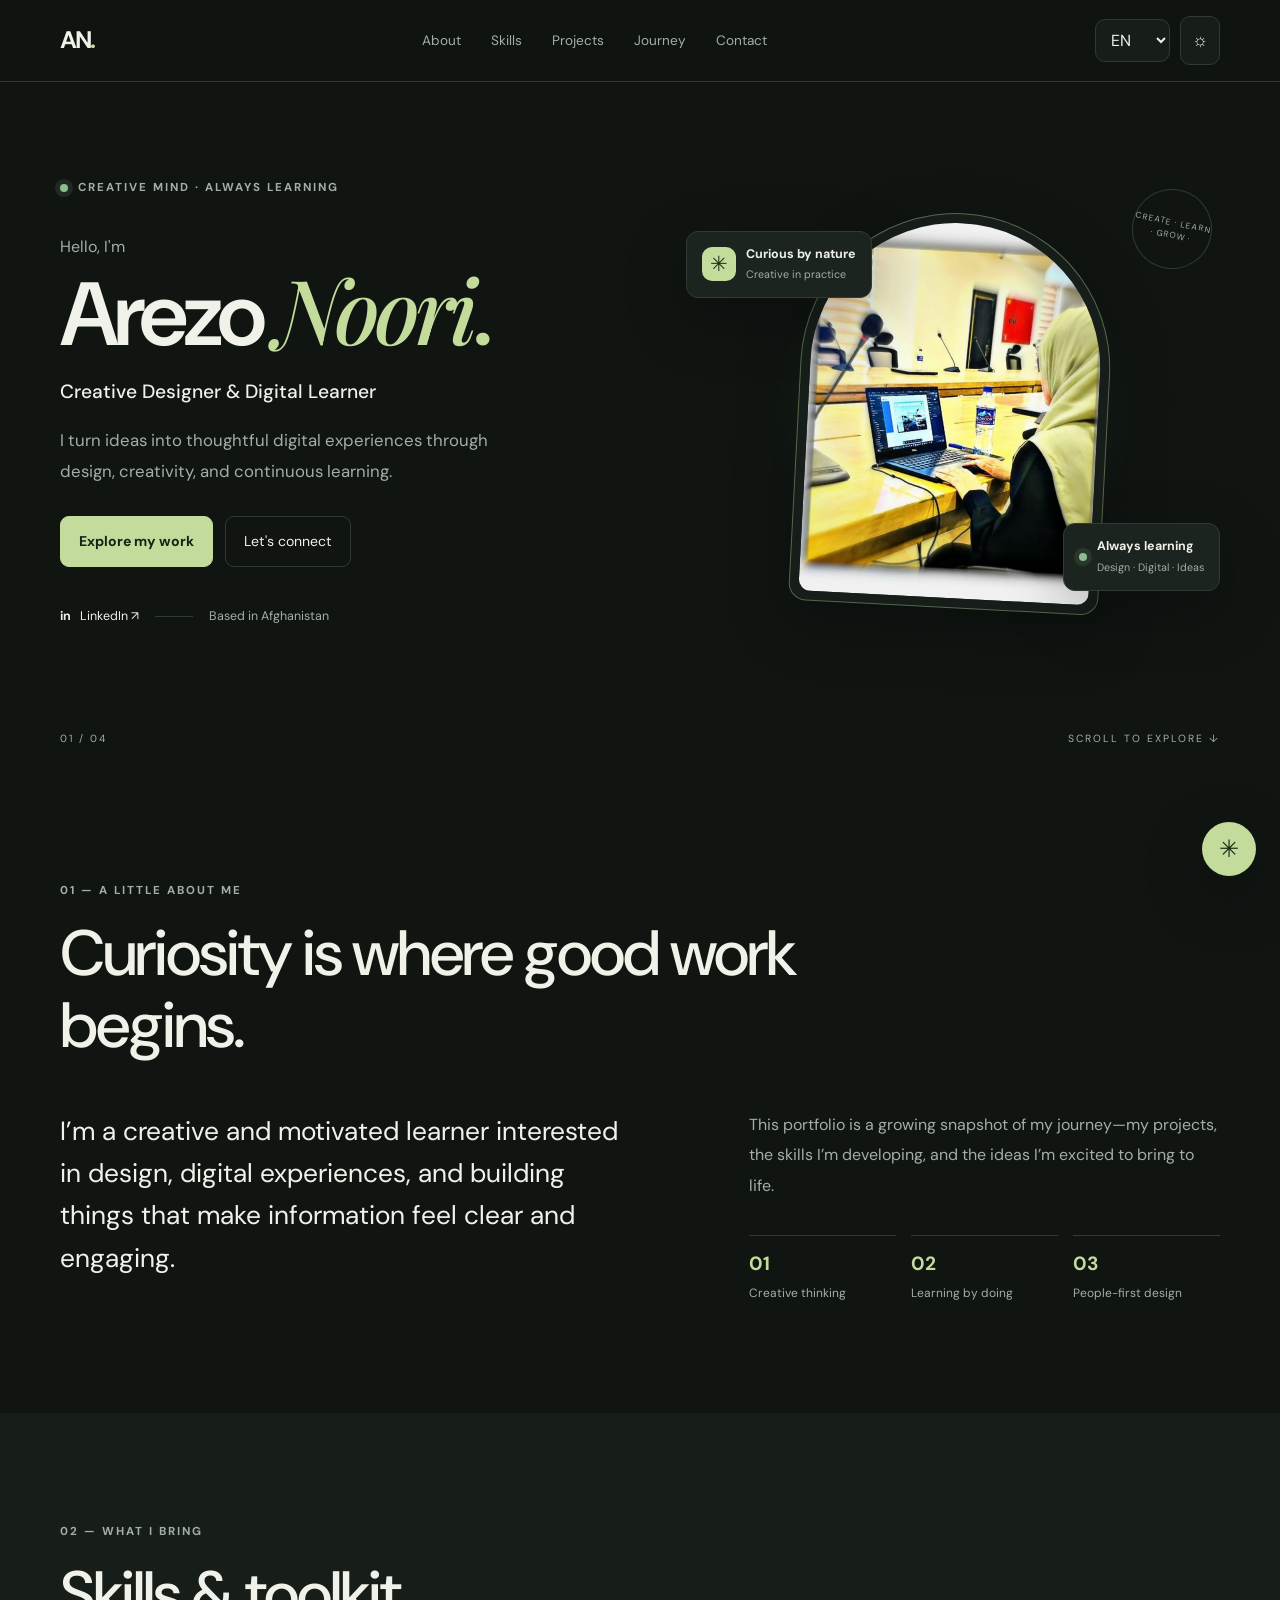
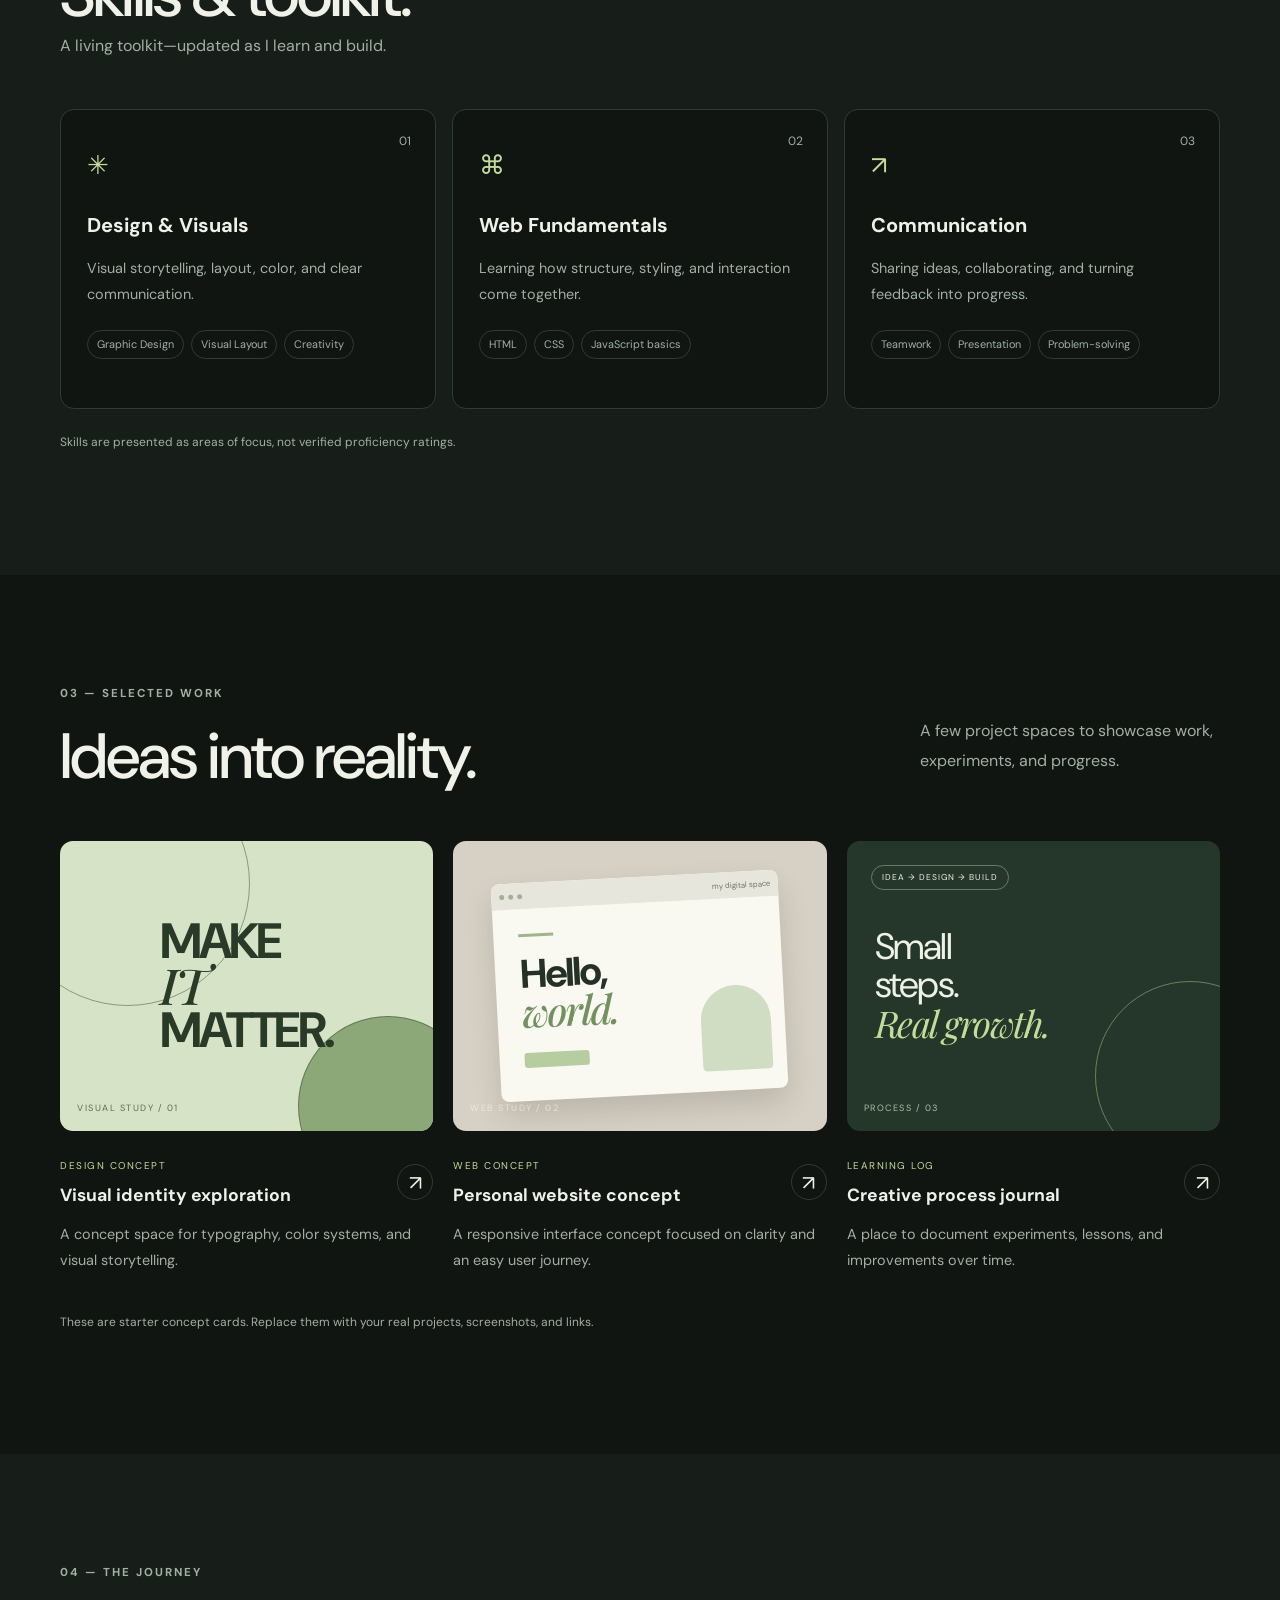
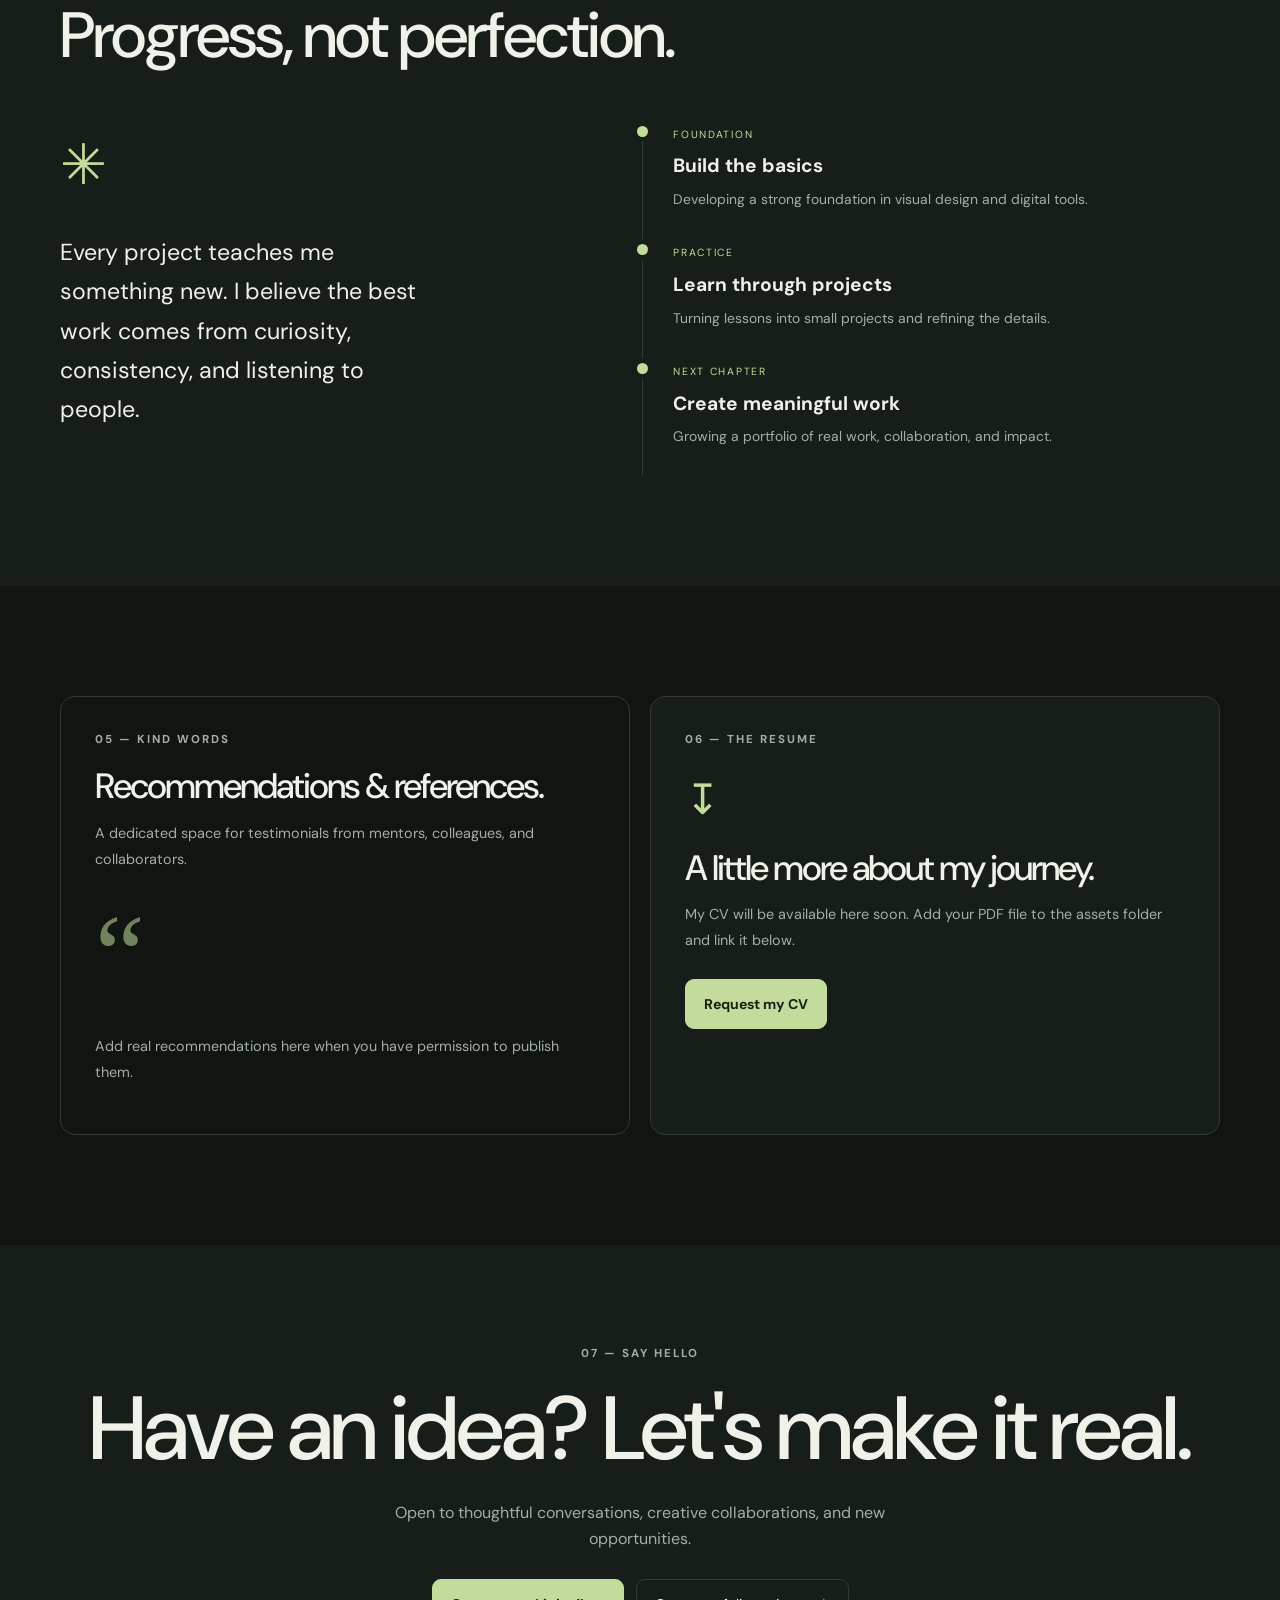
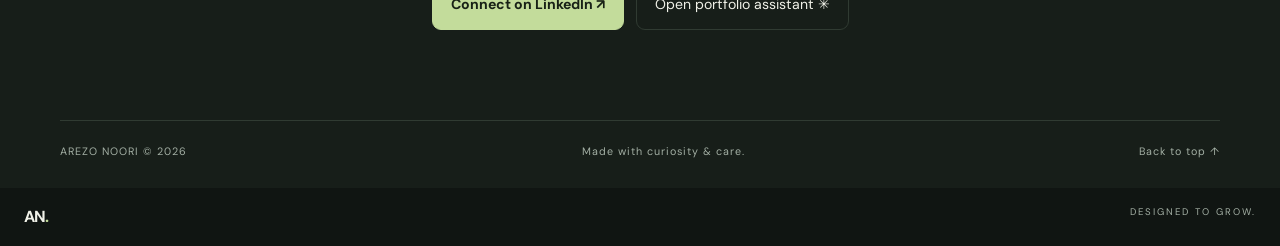
==== Downloads/arezo-portfolio/arezo-portfolio/index.html @ bd70bc40 "Update arezo portfolio project" ====
<!doctype html>
<html lang="en" dir="ltr">
    <head>
        <meta charset="utf-8">
        <meta name="viewport" content="width=device-width,initial-scale=1">
        <meta name="description" content="Arezo Noori — personal portfolio">
        <title>Arezo Noori | Portfolio</title>
        <link rel="stylesheet" href="style.css">
    </head>
    <body>
        <header class="nav">
            <a class="logo" href="#home">AN<span>.</span></a>
            <nav id="navlinks">
                <a href="#about" data-i="navAbout">About</a>
                <a href="#skills" data-i="navSkills">Skills</a>
                <a href="#projects" data-i="navProjects">Projects</a>
                <a href="#journey" data-i="navJourney">Journey</a>
                <a href="#contact" data-i="navContact">Contact</a>
            </nav>
            
            <div class="tools">
                <select id="language" aria-label="Language">
                    <option value="en">EN</option>
                    <option value="fa">دری</option>
                    <option value="ps">پښتو</option>
                    <option value="uz">UZ</option>
                </select>
                <button id="theme" class="iconbtn" aria-label="Toggle theme">☼</button>
                <button id="menu" class="iconbtn mobile" aria-label="Open menu">☰</button>
            </div> 
        </header>
        
        <main>
            <section id="home" class="hero wrap">
                <div class="hero-copy">
                    <div class="eyebrow">
                        <span class="dot"></span>
                        <span data-i="available">CREATIVE MIND · ALWAYS LEARNING</span>
                    </div>
                    
                    <p class="hello" data-i="hello">Hello, I'm</p>
                    <h1>Arezo <em>Noori</em><span class="period">.</span></h1>
                    <h2 data-i="role">Creative Designer & Digital Learner</h2>
                    <p class="lead" data-i="intro">I turn ideas into thoughtful digital experiences through design, creativity, and continuous learning.</p>
                    
                    <div class="actions">
                        <a class="btn primary" href="#projects" data-i="viewWork">Explore my work<span>↗</span></a>
                            <a class="btn secondary" href="#contact" data-i="contactMe">Let's connect</a>
                        </div>
                        
                        <div class="social">
                            <a href="https://linkedin.com/in/arezo-noori-769957321" target="_blank" rel="noreferrer">in <span>LinkedIn ↗</span></a>
                            <span class="social-line"></span>
                            <span data-i="based">Based in Afghanistan</span></div>
                        </div>
                        
                        <div class="hero-visual">
                            <div class="visual-glow"></div>
                            <div class="image-frame"><img src="assets/arezo-profile.jpg" alt="Arezo Noori portrait" onerror="this.style.display='none'"><div class="image-placeholder">AN<span>.</span></div>
                        </div>
                        
                        <div class="float-card card-top">
                            <span class="mini-icon">✳</span><div>
                                <b data-i="curious">Curious by nature</b>
                                <small data-i="creative">Creative in practice</small></div>
                            </div>
                            <div class="float-card card-bottom"><span class="status"></span><div>
                                <b data-i="learning">Always learning</b>
                                <small>Design · Digital · Ideas</small></div>
                            </div>
                            <div class="circle-label">CREATE · LEARN · GROW ·</div>
                        </div>
                        
                        <div class="hero-bottom"><span>01 / 04</span>
                            <span data-i="scroll">SCROLL TO EXPLORE ↓</span></div></section>
                            <section id="about" class="section wrap">
                                <div class="section-head"><p class="kicker">01 — <span data-i="aboutK">A LITTLE ABOUT ME</span></p>
                                    <h2 data-i="aboutTitle">Curiosity is where <em>good work begins.</em></h2>
                                </div>
                                
                                <div class="about-grid">
                                    <p class="about-big" data-i="aboutText">I’m a creative and motivated learner interested in design, digital experiences, and building things that make information feel clear and engaging.</p>
                                    <div class="about-side">
                                        <p data-i="aboutDetail">This portfolio is a growing snapshot of my journey—my projects, the skills I’m developing, and the ideas I’m excited to bring to life.</p>
                                        <div class="facts"><div><b>01</b>
                                            <span data-i="fact1">Creative thinking</span>
                                        </div>
                                        
                                        <div><b>02</b><span data-i="fact2">Learning by doing</span></div><div><b>03</b><span data-i="fact3">People-first design</span></div></div></div></div></section><section id="skills" class="section shade"><div class="wrap"><div class="section-head"><p class="kicker">02 — <span data-i="skillsK">WHAT I BRING</span></p><h2 data-i="skillsTitle">Skills & <em>toolkit.</em></h2><p class="sub" data-i="skillsSub">A living toolkit—updated as I learn and build.</p></div><div class="skill-grid"><article class="skill-card"><span class="skill-num">01</span><div class="skill-icon">✳</div><h3 data-i="skill1">Design & Visuals</h3><p data-i="skill1d">Visual storytelling, layout, color, and clear communication.</p><div class="tags"><span>Graphic Design</span><span>Visual Layout</span><span>Creativity</span></div></article><article class="skill-card"><span class="skill-num">02</span><div class="skill-icon">⌘</div><h3 data-i="skill2">Web Fundamentals</h3><p data-i="skill2d">Learning how structure, styling, and interaction come together.</p><div class="tags"><span>HTML</span><span>CSS</span><span>JavaScript basics</span></div></article><article class="skill-card"><span class="skill-num">03</span><div class="skill-icon">↗</div><h3 data-i="skill3">Communication</h3><p data-i="skill3d">Sharing ideas, collaborating, and turning feedback into progress.</p><div class="tags"><span>Teamwork</span><span>Presentation</span><span>Problem-solving</span></div></article></div><p class="note" data-i="skillsNote">Skills are presented as areas of focus, not verified proficiency ratings.</p></div></section><section id="projects" class="section wrap"><div class="section-head split"><div><p class="kicker">03 — <span data-i="projectsK">SELECTED WORK</span></p><h2 data-i="projectsTitle">Ideas into <em>reality.</em></h2></div><p class="sub" data-i="projectsSub">A few project spaces to showcase work, experiments, and progress.</p></div><div class="project-grid"><article class="project p1"><div class="project-art art-design"><div class="art-shape one"></div><div class="art-shape two"></div><div class="art-word">MAKE<br><i>IT</i><br>MATTER.</div><span class="art-caption">VISUAL STUDY / 01</span></div><div class="project-meta"><div><span class="project-type" data-i="typeDesign">DESIGN CONCEPT</span><h3 data-i="proj1">Visual identity exploration</h3></div><span class="arrow">↗</span></div><p data-i="proj1d">A concept space for typography, color systems, and visual storytelling.</p></article><article class="project p2"><div class="project-art art-web"><div class="browser"><div class="browser-top"><i></i><i></i><i></i><span>my digital space</span></div><div class="browser-body"><div class="browser-line"></div><div class="browser-title">Hello,<br><em>world.</em></div><div class="browser-button"></div><div class="browser-block"></div></div></div><span class="art-caption">WEB STUDY / 02</span></div><div class="project-meta"><div><span class="project-type" data-i="typeWeb">WEB CONCEPT</span><h3 data-i="proj2">Personal website concept</h3></div><span class="arrow">↗</span></div><p data-i="proj2d">A responsive interface concept focused on clarity and an easy user journey.</p></article><article class="project p3"><div class="project-art art-notes"><span class="note-pill">IDEA → DESIGN → BUILD</span><div class="note-big">Small<br>steps.<br><em>Real growth.</em></div><div class="note-orbit"></div><span class="art-caption">PROCESS / 03</span></div><div class="project-meta"><div><span class="project-type" data-i="typeProcess">LEARNING LOG</span><h3 data-i="proj3">Creative process journal</h3></div><span class="arrow">↗</span></div><p data-i="proj3d">A place to document experiments, lessons, and improvements over time.</p></article></div><p class="note" data-i="projectNote">These are starter concept cards. Replace them with your real projects, screenshots, and links.</p></section><section id="journey" class="section shade"><div class="wrap"><div class="section-head"><p class="kicker">04 — <span data-i="journeyK">THE JOURNEY</span></p><h2 data-i="journeyTitle">Progress, not <em>perfection.</em></h2></div><div class="journey-grid"><div class="journey-intro"><div class="big-star">✳</div><p data-i="journeyText">Every project teaches me something new. I believe the best work comes from curiosity, consistency, and listening to people.</p></div><div class="timeline"><div class="timeline-item"><span class="timeline-dot"></span><small data-i="stage1">FOUNDATION</small><h3 data-i="stage1t">Build the basics</h3><p data-i="stage1d">Developing a strong foundation in visual design and digital tools.</p></div><div class="timeline-item"><span class="timeline-dot"></span><small data-i="stage2">PRACTICE</small><h3 data-i="stage2t">Learn through projects</h3><p data-i="stage2d">Turning lessons into small projects and refining the details.</p></div><div class="timeline-item"><span class="timeline-dot"></span><small data-i="stage3">NEXT CHAPTER</small><h3 data-i="stage3t">Create meaningful work</h3><p data-i="stage3d">Growing a portfolio of real work, collaboration, and impact.</p></div></div></div></div></section><section class="section wrap extras"><div class="extra-card"><p class="kicker">05 — <span data-i="recommendK">KIND WORDS</span></p><h2 data-i="recommendTitle">Recommendations <em>& references.</em></h2><p data-i="recommendText">A dedicated space for testimonials from mentors, colleagues, and collaborators.</p><div class="quote-mark">“</div><p class="note" data-i="recommendNote">Add real recommendations here when you have permission to publish them.</p></div><div class="extra-card cv-card"><p class="kicker">06 — <span data-i="cvK">THE RESUME</span></p><div class="cv-symbol">↧</div><h2 data-i="cvTitle">A little more <em>about my journey.</em></h2><p data-i="cvText">My CV will be available here soon. Add your PDF file to the assets folder and link it below.</p><a class="btn primary" href="#contact" data-i="cvButton">Request my CV <span>↗</span></a></div></section><section id="contact" class="section contact-section"><div class="wrap contact-inner"><p class="kicker">07 — <span data-i="contactK">SAY HELLO</span></p><h2 data-i="contactTitle">Have an idea?<br><em>Let's make it real.</em></h2><p data-i="contactText">Open to thoughtful conversations, creative collaborations, and new opportunities.</p><div class="contact-actions"><a class="btn primary" href="https://linkedin.com/in/arezo-noori-769957321" target="_blank" rel="noreferrer" data-i="linkedinButton">Connect on LinkedIn ↗</a><button class="btn secondary" id="chatOpen" data-i="chatButton">Open portfolio assistant ✳</button></div><div class="contact-footer"><span>AREZO NOORI © 2026</span><span data-i="made">Made with curiosity & care.</span><a href="#home" data-i="backTop">Back to top ↑</a></div></div></section></main><button class="chat-bubble" id="chatBubble" aria-label="Open portfolio assistant">✳</button><aside class="chat-panel" id="chatPanel" aria-label="Portfolio assistant"><div class="chat-head"><div><b data-i="botTitle">Portfolio assistant</b><small data-i="botSub">A simple demo assistant</small></div><button id="chatClose" class="iconbtn">×</button></div><div class="chat-body" id="chatBody"><div class="bot-message" data-i="botWelcome">Hi! I can help you explore this portfolio. Choose a topic below.</div><div class="quick-asks"><button data-q="skills" data-i="askSkills">Skills</button><button data-q="projects" data-i="askProjects">Projects</button><button data-q="contact" data-i="askContact">Contact</button></div></div><form id="chatForm" class="chat-form"><input id="chatInput" placeholder="Ask about this portfolio…" aria-label="Message"><button type="submit">↑</button></form><small class="demo-note" data-i="botNote">Demo only — not connected to a real AI.</small></aside><footer class="page-end"><span>AN<span>.</span></span><span>DESIGNED TO GROW.</span></footer><script src="script.js"></script></body></html>
---- Downloads/arezo-portfolio/arezo-portfolio/style.css ----
@import url('https://fonts.googleapis.com/css2?family=DM+Sans:wght@400;500;600;700&family=Playfair+Display:ital,wght@0,500;0,600;1,500;1,600&display=swap');
:root{--bg:#101512;--surface:#171e19;--card:#1b241e;--text:#f0f1e8;--muted:#a3afa4;--line:#303b32;--accent:#c3dc9b;--accent2:#8ebc91;--shadow:0 20px 60px #0004;--font:'DM Sans',sans-serif}*{box-sizing:border-box}html{scroll-behavior:smooth;scroll-padding-top:90px}body{margin:0;background:var(--bg);color:var(--text);font-family:var(--font);line-height:1.6;transition:background .25s,color .25s}body.light{--bg:#f5f5ee;--surface:#ebeee5;--card:#fff;--text:#20291f;--muted:#667265;--line:#d9dfd4;--accent:#557d42;--accent2:#7b9b68;--shadow:0 20px 60px #31402512}a{color:inherit;text-decoration:none}button,select,input{font:inherit}.wrap{width:min(1160px,calc(100% - 48px));margin:auto}.nav{height:82px;display:flex;align-items:center;justify-content:space-between;padding:0 max(24px,calc((100% - 1160px)/2));border-bottom:1px solid var(--line);position:sticky;top:0;z-index:20;background:color-mix(in srgb,var(--bg) 90%,transparent);backdrop-filter:blur(16px)}.logo,.page-end>span:first-child{font-size:1.5rem;font-weight:700;letter-spacing:-2px}.logo span,.page-end>span:first-child span{color:var(--accent)}nav{display:flex;gap:30px}nav a{font-size:.85rem;color:var(--muted);transition:.2s}nav a:hover{color:var(--accent)}.tools{display:flex;gap:10px;align-items:center}select,.iconbtn{border:1px solid var(--line);background:var(--surface);color:var(--text);border-radius:10px;padding:9px 11px}.iconbtn{cursor:pointer;font-size:1.1rem;min-width:40px}.mobile{display:none}.hero{min-height:690px;display:grid;grid-template-columns:1.08fr .92fr;align-items:center;position:relative;padding-top:52px;padding-bottom:85px}.hero-copy{padding:25px 0 40px}.eyebrow,.kicker{font-size:.72rem;letter-spacing:2px;color:var(--muted);font-weight:700}.eyebrow{display:flex;align-items:center;gap:10px}.dot,.status{width:8px;height:8px;border-radius:50%;background:var(--accent2);display:inline-block;box-shadow:0 0 0 5px #8ebc9120}.hello{margin:36px 0 0;color:var(--muted);font-size:1rem}.hero h1{font-size:clamp(3.6rem,7vw,6.4rem);line-height:.98;letter-spacing:-5px;margin:5px 0 18px;font-weight:600}.hero h1 em,.section-head h2 em,.contact-inner h2 em,.extra-card h2 em{font-family:'Playfair Display',serif;font-weight:500;color:var(--accent)}.period{color:var(--accent)}.hero h2{font-size:1.2rem;font-weight:500;margin:0 0 15px}.lead{font-size:1.05rem;color:var(--muted);max-width:480px;line-height:1.9}.actions,.contact-actions{display:flex;gap:12px;flex-wrap:wrap;margin-top:28px}.btn{border:1px solid var(--line);border-radius:9px;padding:13px 18px;display:inline-flex;align-items:center;gap:14px;font-size:.88rem;cursor:pointer;transition:transform .2s,background .2s}.btn:hover{transform:translateY(-3px)}.primary{background:var(--accent);color:#182116;border-color:var(--accent);font-weight:700}.secondary{background:transparent;color:var(--text)}.social{display:flex;align-items:center;gap:16px;margin-top:40px;color:var(--muted);font-size:.78rem}.social a{color:var(--text);font-weight:700}.social a span{font-weight:400;margin-left:6px}.social-line{width:38px;height:1px;background:var(--line)}.hero-visual{height:500px;position:relative;display:flex;align-items:center;justify-content:center}.visual-glow{position:absolute;width:380px;height:380px;border-radius:50%;background:radial-gradient(circle,#a9ce7730,transparent 68%)}.image-frame{width:310px;height:395px;position:relative;border-radius:160px 160px 18px 18px;border:1px solid #a8c58d70;padding:9px;background:var(--surface);transform:rotate(3deg);overflow:hidden;box-shadow:var(--shadow)}.image-frame img{position:relative;width:100%;height:100%;object-fit:cover;border-radius:150px 150px 12px 12px;z-index:2}.image-placeholder{position:absolute;inset:10px;border-radius:150px 150px 12px 12px;background:linear-gradient(145deg,#d6e4b9,#819d78);display:grid;place-items:center;font-size:4rem;font-weight:700;color:#233324}.image-placeholder span{color:#fff}.float-card{position:absolute;display:flex;align-items:center;gap:10px;background:var(--card);border:1px solid var(--line);box-shadow:var(--shadow);padding:13px 15px;border-radius:12px;z-index:3}.float-card b,.float-card small{display:block}.float-card b{font-size:.78rem}.float-card small{font-size:.67rem;color:var(--muted);margin-top:2px}.mini-icon{display:grid;place-items:center;width:34px;height:34px;background:var(--accent);color:#20301d;border-radius:10px;font-size:1.3rem}.card-top{top:70px;left:0}.card-bottom{right:0;bottom:70px}.circle-label{position:absolute;right:8px;top:28px;border:1px solid var(--line);border-radius:50%;width:80px;height:80px;display:grid;place-items:center;text-align:center;font-size:.52rem;letter-spacing:1px;color:var(--muted);transform:rotate(12deg)}.hero-bottom{position:absolute;bottom:24px;left:0;right:0;display:flex;justify-content:space-between;color:var(--muted);font-size:.65rem;letter-spacing:2px}.section{padding:110px 0}.shade{background:var(--surface)}.section-head{max-width:760px;margin-bottom:48px}.section-head .kicker,.kicker{margin:0 0 18px}.section-head h2,.extra-card h2{font-size:clamp(2.4rem,5vw,4rem);line-height:1.12;letter-spacing:-2px;font-weight:500;margin:0}.about-grid{display:grid;grid-template-columns:1fr .8fr;gap:100px}.about-big{font-size:1.65rem;line-height:1.6;max-width:580px;margin:0}.about-side p,.sub{color:var(--muted);line-height:1.9;margin-top:0}.facts{display:grid;grid-template-columns:repeat(3,1fr);gap:15px;margin-top:34px}.facts div{border-top:1px solid var(--line);padding-top:13px}.facts b,.facts span{display:block}.facts b{color:var(--accent);font-size:1.2rem}.facts span{font-size:.75rem;color:var(--muted);margin-top:4px}.sub{max-width:420px}.skill-grid{display:grid;grid-template-columns:repeat(3,1fr);gap:16px}.skill-card{border:1px solid var(--line);background:var(--bg);border-radius:14px;padding:26px;position:relative;min-height:300px}.skill-num{position:absolute;right:24px;top:22px;color:var(--muted);font-size:.75rem}.skill-icon{font-size:1.6rem;color:var(--accent);margin:10px 0 22px}.skill-card h3{font-size:1.25rem;margin:0 0 9px}.skill-card p,.project>p,.extra-card>p:not(.kicker){color:var(--muted);font-size:.9rem;line-height:1.8}.tags{display:flex;gap:7px;flex-wrap:wrap;margin-top:22px}.tags span{font-size:.68rem;border:1px solid var(--line);border-radius:50px;padding:5px 9px;color:var(--muted)}.note{font-size:.75rem;color:var(--muted);margin-top:24px}.split{display:flex;justify-content:space-between;align-items:end;gap:35px;max-width:none}.split .sub{max-width:300px}.project-grid{display:grid;grid-template-columns:repeat(3,1fr);gap:20px}.project{min-width:0}.project-art{height:290px;border-radius:13px;position:relative;overflow:hidden;display:flex;align-items:center;justify-content:center}.art-design{background:#d7e3c6;color:#293b28}.art-shape{position:absolute;border-radius:50%;border:1px solid #2c452a77}.art-shape.one{width:245px;height:245px;left:-55px;top:-80px}.art-shape.two{width:180px;height:180px;right:-45px;bottom:-65px;background:#8ca878}.art-word{font-size:3.1rem;font-weight:700;line-height:.85;letter-spacing:-3px;z-index:1}.art-word i{font-family:'Playfair Display',serif;font-weight:500}.art-caption{position:absolute;bottom:15px;left:17px;font-size:.57rem;letter-spacing:1.5px;opacity:.7}.art-web{background:#d7d1c5}.browser{width:77%;height:75%;background:#f9f8f1;border-radius:8px;box-shadow:0 15px 30px #0002;overflow:hidden;color:#253126;transform:rotate(-3deg)}.browser-top{height:26px;background:#e7e6dd;display:flex;align-items:center;gap:4px;padding:0 8px}.browser-top i{width:5px;height:5px;border-radius:50%;background:#a5ad9b}.browser-top span{font-size:.48rem;margin-left:auto;color:#6b7668}.browser-body{padding:25px;position:relative}.browser-line{width:35px;height:3px;background:#9eb68a}.browser-title{font-size:2.5rem;line-height:.95;font-weight:700;margin-top:18px;letter-spacing:-2px}.browser-title em{font-family:'Playfair Display',serif;font-weight:500;color:#72915f}.browser-button{width:65px;height:15px;background:#b6cda0;border-radius:3px;margin-top:20px}.browser-block{position:absolute;right:14px;bottom:12px;width:70px;height:85px;border-radius:40px 40px 5px 5px;background:#d0ddc2}.art-notes{background:#25372a;color:#eef1e5;justify-content:flex-start;padding:28px}.note-pill{position:absolute;top:24px;left:24px;border:1px solid #ffffff50;border-radius:30px;padding:5px 10px;font-size:.53rem;letter-spacing:1px}.note-big{font-size:2.3rem;line-height:1.05;letter-spacing:-1.5px;z-index:1}.note-big em{font-family:'Playfair Display',serif;color:#c3dc9b}.note-orbit{position:absolute;width:190px;height:190px;border:1px solid #c3dc9b70;border-radius:50%;right:-65px;bottom:-40px}.project-meta{display:flex;justify-content:space-between;align-items:center;margin-top:20px}.project-type{font-size:.62rem;letter-spacing:1.5px;color:var(--accent)}.project h3{margin:5px 0;font-size:1.1rem}.arrow{font-size:1.3rem;border:1px solid var(--line);width:36px;height:36px;display:grid;place-items:center;border-radius:50%;flex-shrink:0}.project>p{margin-top:8px}.journey-grid{display:grid;grid-template-columns:.8fr 1fr;gap:120px}.big-star{font-size:3.5rem;color:var(--accent)}.journey-intro p{font-size:1.45rem;line-height:1.7;max-width:370px}.timeline{border-left:1px solid var(--line);padding-left:30px}.timeline-item{position:relative;padding:0 0 28px}.timeline-dot{position:absolute;left:-36px;top:6px;width:11px;height:11px;border-radius:50%;background:var(--accent);box-shadow:0 0 0 5px var(--surface)}.timeline-item small{color:var(--accent);font-size:.65rem;letter-spacing:1.7px}.timeline-item h3{margin:6px 0;font-size:1.2rem}.timeline-item p{margin:0;color:var(--muted);font-size:.87rem;max-width:470px}.extras{display:grid;grid-template-columns:1fr 1fr;gap:20px}.extra-card{border:1px solid var(--line);border-radius:15px;padding:34px;position:relative;overflow:hidden}.extra-card h2{font-size:2.2rem}.quote-mark{font-family:Georgia,serif;font-size:7rem;color:var(--accent);opacity:.55;line-height:1;margin-top:25px}.cv-card{background:var(--surface)}.cv-symbol{font-size:2.6rem;color:var(--accent);margin:15px 0}.cv-card .btn{margin-top:10px}.contact-section{padding:100px 0 28px;background:var(--surface)}.contact-inner{text-align:center}.contact-inner h2{font-size:clamp(3rem,7vw,5.6rem);line-height:1.08;letter-spacing:-3px;font-weight:500;margin:12px 0}.contact-inner>p:not(.kicker){color:var(--muted);max-width:500px;margin:22px auto}.contact-actions{justify-content:center}.contact-footer{border-top:1px solid var(--line);margin-top:90px;padding:22px 0 0;display:flex;justify-content:space-between;gap:15px;color:var(--muted);font-size:.67rem;letter-spacing:1px}.chat-bubble{position:fixed;bottom:24px;right:24px;width:54px;height:54px;border:0;border-radius:50%;background:var(--accent);color:#1c2b19;font-size:1.5rem;box-shadow:var(--shadow);z-index:30;cursor:pointer}.chat-panel{display:none;position:fixed;bottom:90px;right:24px;width:min(350px,calc(100vw - 32px));background:var(--card);border:1px solid var(--line);border-radius:15px;z-index:30;box-shadow:var(--shadow);overflow:hidden}.chat-panel.open{display:block}.chat-head{display:flex;justify-content:space-between;align-items:center;padding:15px;border-bottom:1px solid var(--line)}.chat-head b,.chat-head small{display:block}.chat-head small,.demo-note{font-size:.68rem;color:var(--muted)}.chat-body{padding:16px;min-height:160px}.bot-message,.user-message{background:var(--surface);padding:12px;border-radius:10px;font-size:.85rem;margin-bottom:12px}.user-message{background:var(--accent);color:#1b2a18;margin-left:35px}.quick-asks{display:flex;gap:7px}.quick-asks button{border:1px solid var(--line);background:transparent;color:var(--text);padding:6px 10px;border-radius:30px;cursor:pointer;font-size:.72rem}.chat-form{display:flex;gap:8px;padding:12px;border-top:1px solid var(--line)}.chat-form input{min-width:0;flex:1;background:var(--surface);color:var(--text);border:1px solid var(--line);border-radius:8px;padding:10px}.chat-form button{border:0;background:var(--accent);color:#1b2a18;border-radius:8px;width:40px;font-size:1.2rem}.demo-note{display:block;text-align:center;padding:0 12px 12px}.page-end{display:flex;justify-content:space-between;padding:16px 24px;background:var(--bg);color:var(--muted);font-size:.6rem;letter-spacing:2px}.page-end>span:first-child{font-size:1rem;letter-spacing:-1px;color:var(--text)}[dir=rtl] body{text-align:right}[dir=rtl] nav{direction:rtl}[dir=rtl] .hero-copy,[dir=rtl] .about-grid,[dir=rtl] .section-head,[dir=rtl] .project,[dir=rtl] .extra-card{text-align:right}[dir=rtl] .timeline{border-left:0;border-right:1px solid var(--line);padding-left:0;padding-right:30px}[dir=rtl] .timeline-dot{left:auto;right:-36px}[dir=rtl] .card-top{left:auto;right:0}[dir=rtl] .card-bottom{right:auto;left:0}[dir=rtl] .art-caption{left:auto;right:17px}[dir=rtl] .note-pill{left:auto;right:24px}[dir=rtl] .hero-bottom{direction:ltr}[dir=rtl] .user-message{margin-left:0;margin-right:35px}@media(max-width:850px){nav{gap:14px}.hero{grid-template-columns:1fr  .8fr}.hero h1{font-size:4.5rem}.hero-visual{transform:scale(.9)}.about-grid{gap:45px}.journey-grid{gap:55px}.project-grid{gap:13px}.project-art{height:240px}.skill-card{padding:20px}}@media(max-width:680px){.wrap{width:calc(100% - 36px)}.nav{height:70px;padding:0 18px}.mobile{display:block}nav{display:none;position:absolute;top:69px;left:0;right:0;background:var(--bg);padding:22px;flex-direction:column;border-bottom:1px solid var(--line)}nav.open{display:flex}.hero{grid-template-columns:1fr;padding-top:45px;min-height:auto;padding-bottom:80px}.hero-copy{padding:0}.hero h1{font-size:clamp(3.7rem,17vw,5.5rem)}.hero-visual{height:410px;transform:none;margin-top:20px}.image-frame{height:350px;width:270px}.card-top{left:0;top:48px}.card-bottom{right:0;bottom:45px}.circle-label{right:0;top:5px}.hero-bottom{bottom:20px}.section{padding:75px 0}.section-head h2{font-size:2.7rem}.about-grid,.journey-grid,.extras{grid-template-columns:1fr;gap:30px}.about-big{font-size:1.35rem}.facts{gap:8px}.facts span{font-size:.68rem}.skill-grid,.project-grid{grid-template-columns:1fr}.skill-card{min-height:0}.project-art{height:300px}.split{display:block}.split .sub{margin-top:18px}.journey-intro p{font-size:1.25rem}.extra-card{padding:25px}.extra-card h2{font-size:2rem}.contact-inner h2{font-size:3.3rem}.contact-footer{margin-top:60px;flex-wrap:wrap;justify-content:center}.contact-footer span,.contact-footer a{width:100%}.page-end{padding:16px 18px}.social{flex-wrap:wrap}.hello{margin-top:26px}}@media(prefers-reduced-motion:reduce){*{scroll-behavior:auto!important;transition:none!important}}
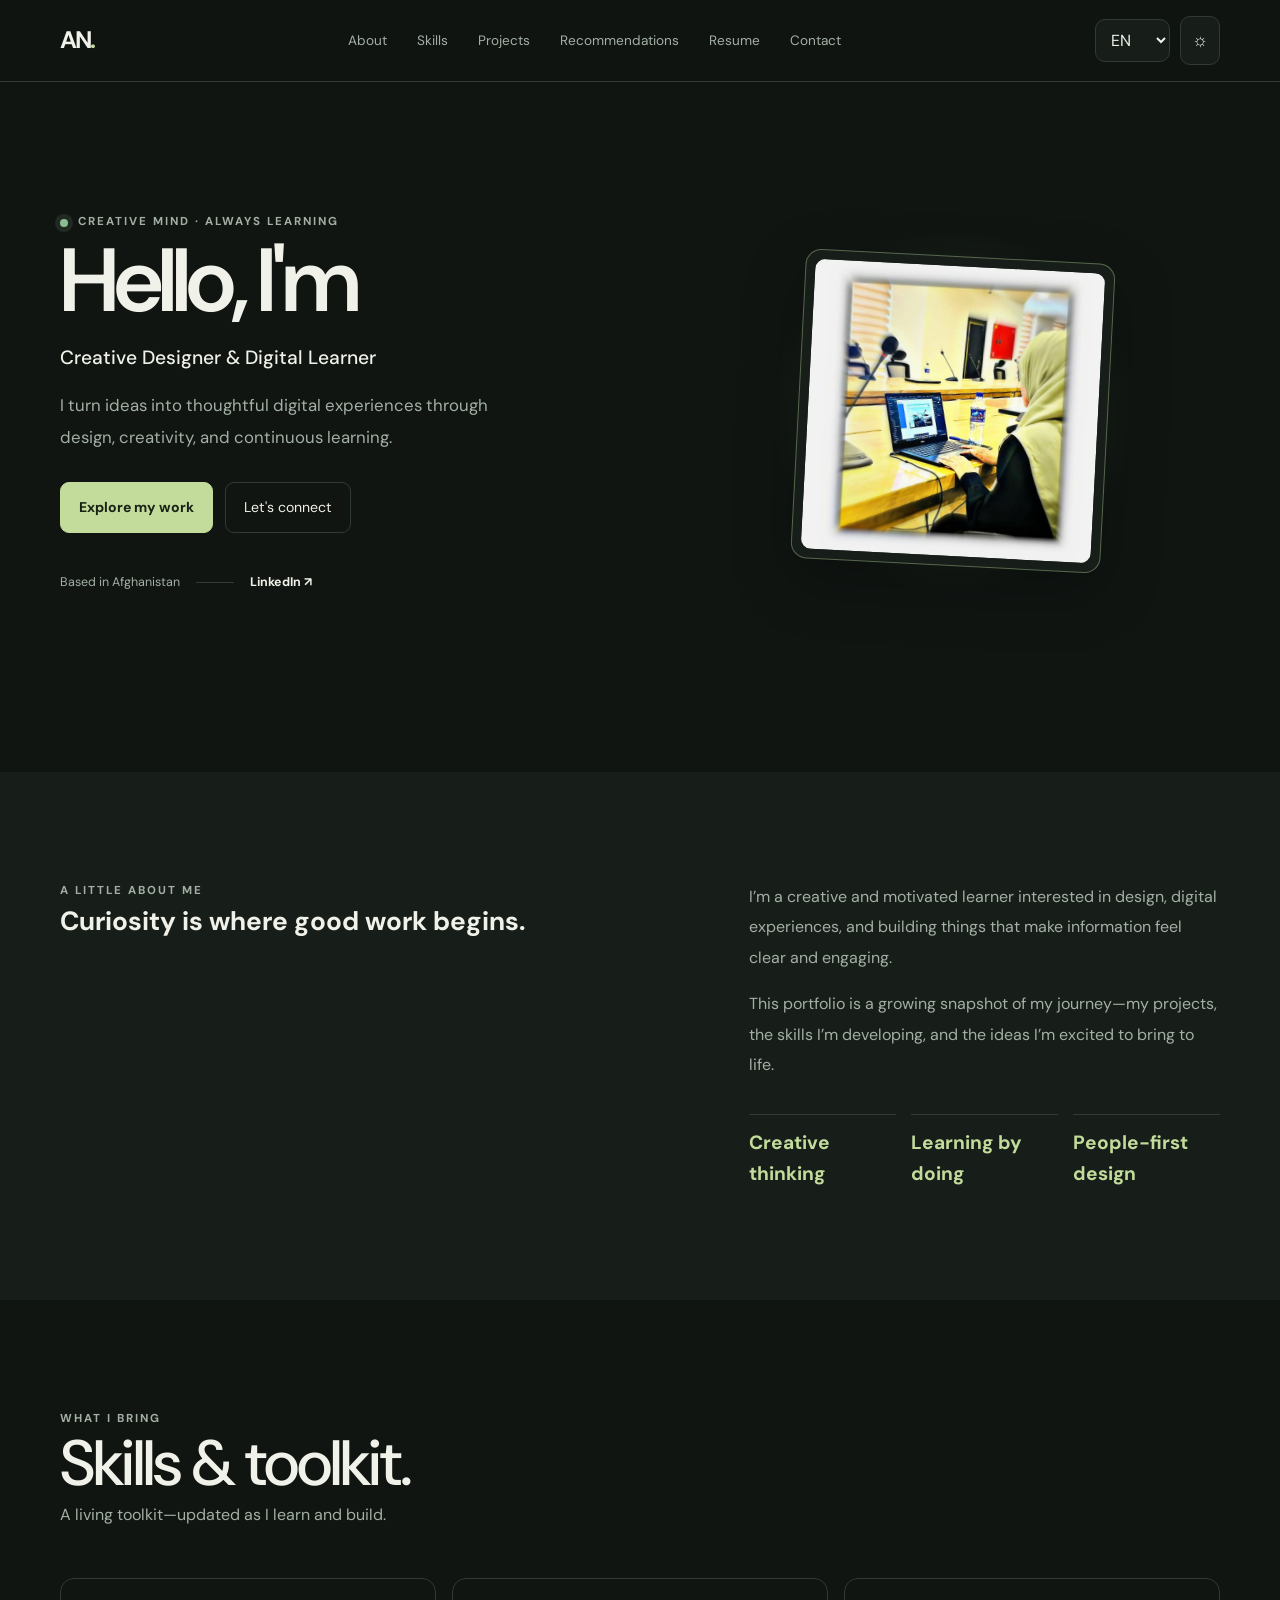
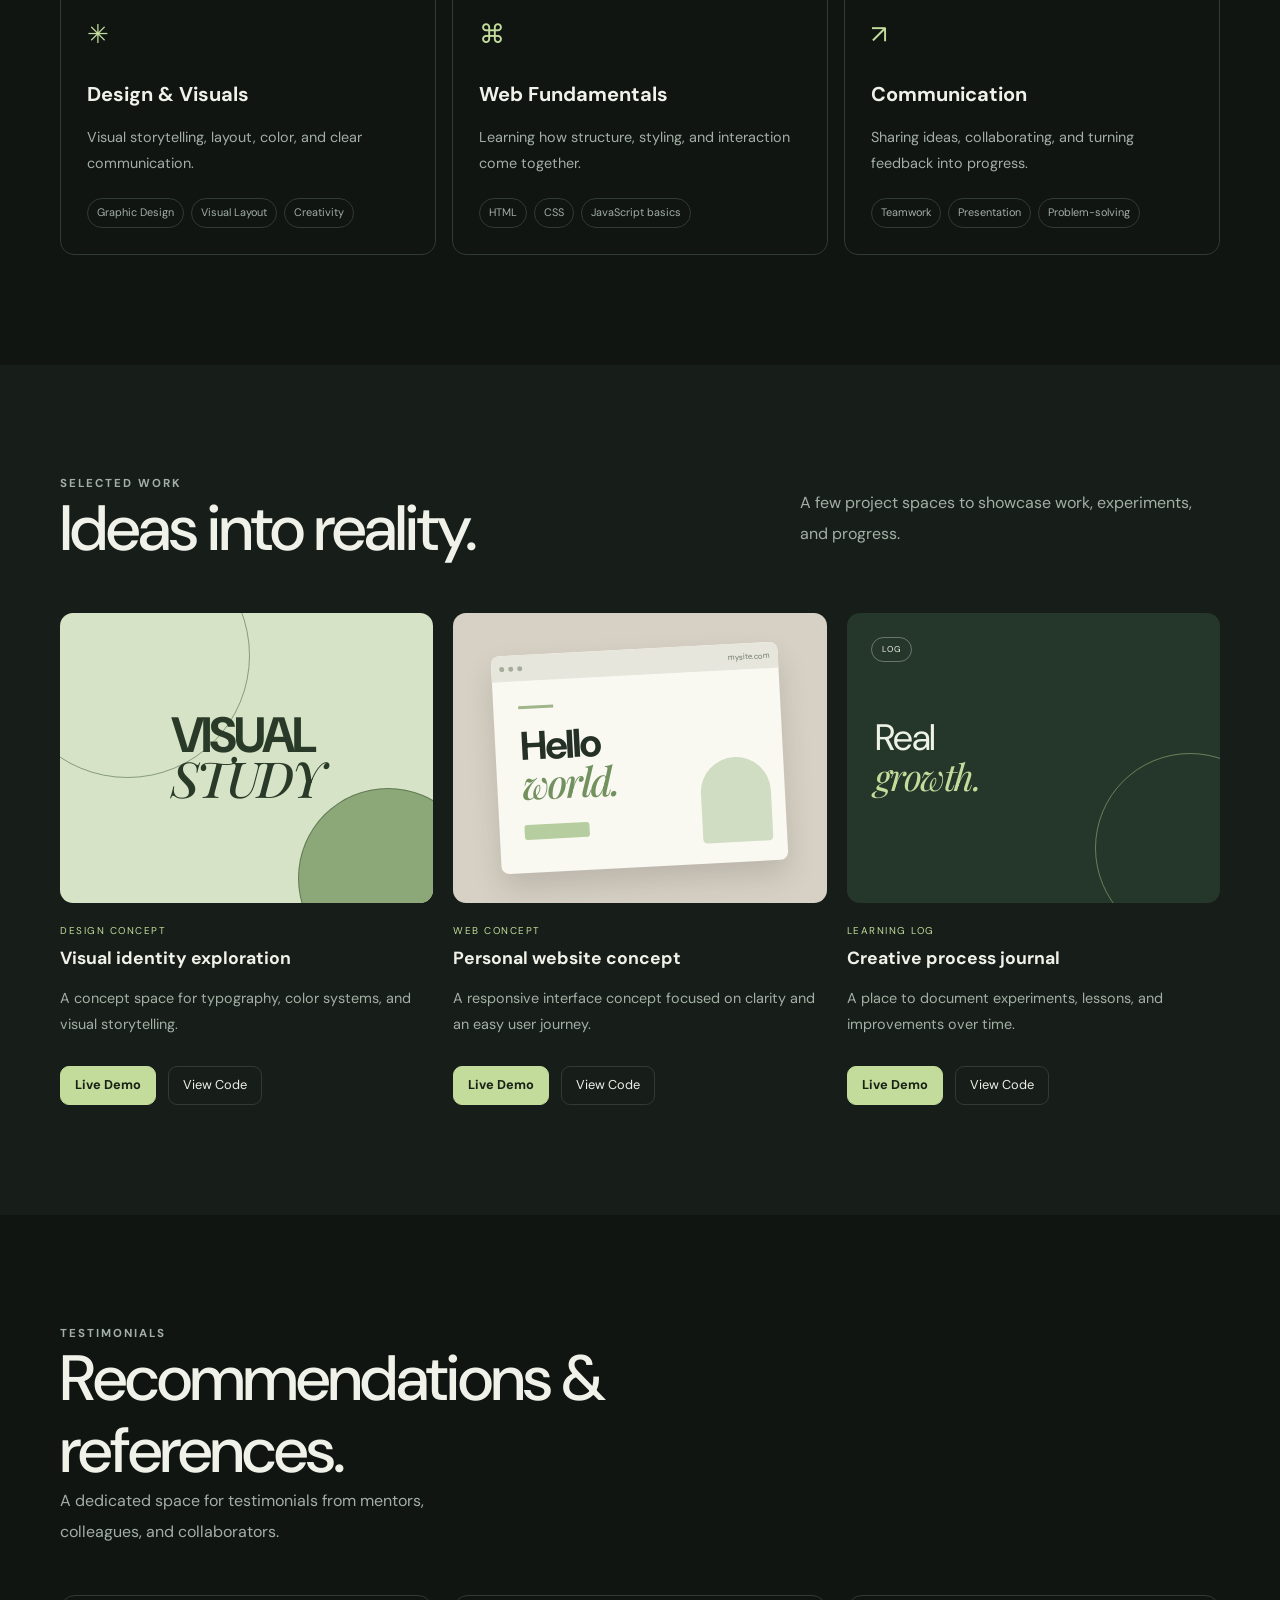
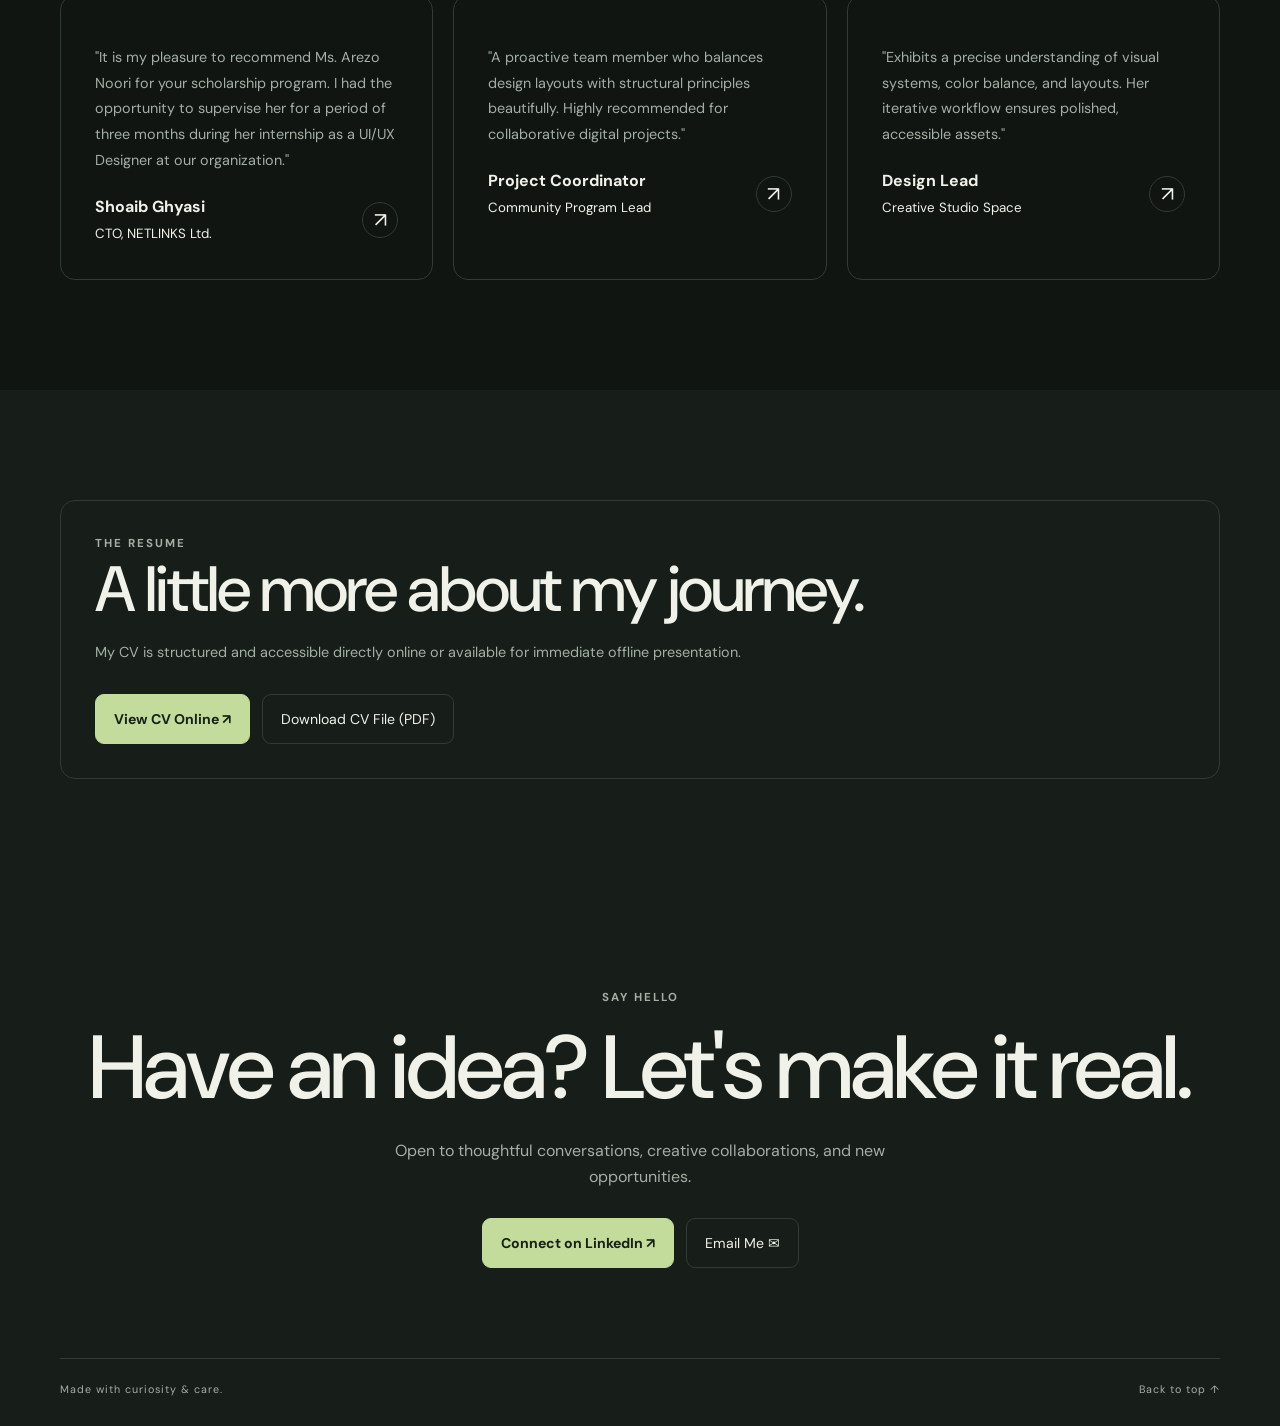
==== commit d744ba1c: "Upload missing portfolio source files" ====
--- a/Downloads/arezo-portfolio/arezo-portfolio/index.html
+++ b/Downloads/arezo-portfolio/arezo-portfolio/index.html
@@ -1,89 +1,284 @@
-<!doctype html>
-<html lang="en" dir="ltr">
-    <head>
-        <meta charset="utf-8">
-        <meta name="viewport" content="width=device-width,initial-scale=1">
-        <meta name="description" content="Arezo Noori — personal portfolio">
-        <title>Arezo Noori | Portfolio</title>
-        <link rel="stylesheet" href="style.css">
-    </head>
-    <body>
-        <header class="nav">
-            <a class="logo" href="#home">AN<span>.</span></a>
-            <nav id="navlinks">
-                <a href="#about" data-i="navAbout">About</a>
-                <a href="#skills" data-i="navSkills">Skills</a>
-                <a href="#projects" data-i="navProjects">Projects</a>
-                <a href="#journey" data-i="navJourney">Journey</a>
-                <a href="#contact" data-i="navContact">Contact</a>
-            </nav>
-            
-            <div class="tools">
-                <select id="language" aria-label="Language">
-                    <option value="en">EN</option>
-                    <option value="fa">دری</option>
-                    <option value="ps">پښتو</option>
-                    <option value="uz">UZ</option>
-                </select>
-                <button id="theme" class="iconbtn" aria-label="Toggle theme">☼</button>
-                <button id="menu" class="iconbtn mobile" aria-label="Open menu">☰</button>
-            </div> 
-        </header>
-        
-        <main>
-            <section id="home" class="hero wrap">
-                <div class="hero-copy">
-                    <div class="eyebrow">
-                        <span class="dot"></span>
-                        <span data-i="available">CREATIVE MIND · ALWAYS LEARNING</span>
-                    </div>
-                    
-                    <p class="hello" data-i="hello">Hello, I'm</p>
-                    <h1>Arezo <em>Noori</em><span class="period">.</span></h1>
-                    <h2 data-i="role">Creative Designer & Digital Learner</h2>
-                    <p class="lead" data-i="intro">I turn ideas into thoughtful digital experiences through design, creativity, and continuous learning.</p>
-                    
-                    <div class="actions">
-                        <a class="btn primary" href="#projects" data-i="viewWork">Explore my work<span>↗</span></a>
-                            <a class="btn secondary" href="#contact" data-i="contactMe">Let's connect</a>
-                        </div>
-                        
-                        <div class="social">
-                            <a href="https://linkedin.com/in/arezo-noori-769957321" target="_blank" rel="noreferrer">in <span>LinkedIn ↗</span></a>
-                            <span class="social-line"></span>
-                            <span data-i="based">Based in Afghanistan</span></div>
-                        </div>
-                        
-                        <div class="hero-visual">
-                            <div class="visual-glow"></div>
-                            <div class="image-frame"><img src="assets/arezo-profile.jpg" alt="Arezo Noori portrait" onerror="this.style.display='none'"><div class="image-placeholder">AN<span>.</span></div>
-                        </div>
-                        
-                        <div class="float-card card-top">
-                            <span class="mini-icon">✳</span><div>
-                                <b data-i="curious">Curious by nature</b>
-                                <small data-i="creative">Creative in practice</small></div>
-                            </div>
-                            <div class="float-card card-bottom"><span class="status"></span><div>
-                                <b data-i="learning">Always learning</b>
-                                <small>Design · Digital · Ideas</small></div>
-                            </div>
-                            <div class="circle-label">CREATE · LEARN · GROW ·</div>
-                        </div>
-                        
-                        <div class="hero-bottom"><span>01 / 04</span>
-                            <span data-i="scroll">SCROLL TO EXPLORE ↓</span></div></section>
-                            <section id="about" class="section wrap">
-                                <div class="section-head"><p class="kicker">01 — <span data-i="aboutK">A LITTLE ABOUT ME</span></p>
-                                    <h2 data-i="aboutTitle">Curiosity is where <em>good work begins.</em></h2>
-                                </div>
-                                
-                                <div class="about-grid">
-                                    <p class="about-big" data-i="aboutText">I’m a creative and motivated learner interested in design, digital experiences, and building things that make information feel clear and engaging.</p>
-                                    <div class="about-side">
-                                        <p data-i="aboutDetail">This portfolio is a growing snapshot of my journey—my projects, the skills I’m developing, and the ideas I’m excited to bring to life.</p>
-                                        <div class="facts"><div><b>01</b>
-                                            <span data-i="fact1">Creative thinking</span>
-                                        </div>
-                                        
-                                        <div><b>02</b><span data-i="fact2">Learning by doing</span></div><div><b>03</b><span data-i="fact3">People-first design</span></div></div></div></div></section><section id="skills" class="section shade"><div class="wrap"><div class="section-head"><p class="kicker">02 — <span data-i="skillsK">WHAT I BRING</span></p><h2 data-i="skillsTitle">Skills & <em>toolkit.</em></h2><p class="sub" data-i="skillsSub">A living toolkit—updated as I learn and build.</p></div><div class="skill-grid"><article class="skill-card"><span class="skill-num">01</span><div class="skill-icon">✳</div><h3 data-i="skill1">Design & Visuals</h3><p data-i="skill1d">Visual storytelling, layout, color, and clear communication.</p><div class="tags"><span>Graphic Design</span><span>Visual Layout</span><span>Creativity</span></div></article><article class="skill-card"><span class="skill-num">02</span><div class="skill-icon">⌘</div><h3 data-i="skill2">Web Fundamentals</h3><p data-i="skill2d">Learning how structure, styling, and interaction come together.</p><div class="tags"><span>HTML</span><span>CSS</span><span>JavaScript basics</span></div></article><article class="skill-card"><span class="skill-num">03</span><div class="skill-icon">↗</div><h3 data-i="skill3">Communication</h3><p data-i="skill3d">Sharing ideas, collaborating, and turning feedback into progress.</p><div class="tags"><span>Teamwork</span><span>Presentation</span><span>Problem-solving</span></div></article></div><p class="note" data-i="skillsNote">Skills are presented as areas of focus, not verified proficiency ratings.</p></div></section><section id="projects" class="section wrap"><div class="section-head split"><div><p class="kicker">03 — <span data-i="projectsK">SELECTED WORK</span></p><h2 data-i="projectsTitle">Ideas into <em>reality.</em></h2></div><p class="sub" data-i="projectsSub">A few project spaces to showcase work, experiments, and progress.</p></div><div class="project-grid"><article class="project p1"><div class="project-art art-design"><div class="art-shape one"></div><div class="art-shape two"></div><div class="art-word">MAKE<br><i>IT</i><br>MATTER.</div><span class="art-caption">VISUAL STUDY / 01</span></div><div class="project-meta"><div><span class="project-type" data-i="typeDesign">DESIGN CONCEPT</span><h3 data-i="proj1">Visual identity exploration</h3></div><span class="arrow">↗</span></div><p data-i="proj1d">A concept space for typography, color systems, and visual storytelling.</p></article><article class="project p2"><div class="project-art art-web"><div class="browser"><div class="browser-top"><i></i><i></i><i></i><span>my digital space</span></div><div class="browser-body"><div class="browser-line"></div><div class="browser-title">Hello,<br><em>world.</em></div><div class="browser-button"></div><div class="browser-block"></div></div></div><span class="art-caption">WEB STUDY / 02</span></div><div class="project-meta"><div><span class="project-type" data-i="typeWeb">WEB CONCEPT</span><h3 data-i="proj2">Personal website concept</h3></div><span class="arrow">↗</span></div><p data-i="proj2d">A responsive interface concept focused on clarity and an easy user journey.</p></article><article class="project p3"><div class="project-art art-notes"><span class="note-pill">IDEA → DESIGN → BUILD</span><div class="note-big">Small<br>steps.<br><em>Real growth.</em></div><div class="note-orbit"></div><span class="art-caption">PROCESS / 03</span></div><div class="project-meta"><div><span class="project-type" data-i="typeProcess">LEARNING LOG</span><h3 data-i="proj3">Creative process journal</h3></div><span class="arrow">↗</span></div><p data-i="proj3d">A place to document experiments, lessons, and improvements over time.</p></article></div><p class="note" data-i="projectNote">These are starter concept cards. Replace them with your real projects, screenshots, and links.</p></section><section id="journey" class="section shade"><div class="wrap"><div class="section-head"><p class="kicker">04 — <span data-i="journeyK">THE JOURNEY</span></p><h2 data-i="journeyTitle">Progress, not <em>perfection.</em></h2></div><div class="journey-grid"><div class="journey-intro"><div class="big-star">✳</div><p data-i="journeyText">Every project teaches me something new. I believe the best work comes from curiosity, consistency, and listening to people.</p></div><div class="timeline"><div class="timeline-item"><span class="timeline-dot"></span><small data-i="stage1">FOUNDATION</small><h3 data-i="stage1t">Build the basics</h3><p data-i="stage1d">Developing a strong foundation in visual design and digital tools.</p></div><div class="timeline-item"><span class="timeline-dot"></span><small data-i="stage2">PRACTICE</small><h3 data-i="stage2t">Learn through projects</h3><p data-i="stage2d">Turning lessons into small projects and refining the details.</p></div><div class="timeline-item"><span class="timeline-dot"></span><small data-i="stage3">NEXT CHAPTER</small><h3 data-i="stage3t">Create meaningful work</h3><p data-i="stage3d">Growing a portfolio of real work, collaboration, and impact.</p></div></div></div></div></section><section class="section wrap extras"><div class="extra-card"><p class="kicker">05 — <span data-i="recommendK">KIND WORDS</span></p><h2 data-i="recommendTitle">Recommendations <em>& references.</em></h2><p data-i="recommendText">A dedicated space for testimonials from mentors, colleagues, and collaborators.</p><div class="quote-mark">“</div><p class="note" data-i="recommendNote">Add real recommendations here when you have permission to publish them.</p></div><div class="extra-card cv-card"><p class="kicker">06 — <span data-i="cvK">THE RESUME</span></p><div class="cv-symbol">↧</div><h2 data-i="cvTitle">A little more <em>about my journey.</em></h2><p data-i="cvText">My CV will be available here soon. Add your PDF file to the assets folder and link it below.</p><a class="btn primary" href="#contact" data-i="cvButton">Request my CV <span>↗</span></a></div></section><section id="contact" class="section contact-section"><div class="wrap contact-inner"><p class="kicker">07 — <span data-i="contactK">SAY HELLO</span></p><h2 data-i="contactTitle">Have an idea?<br><em>Let's make it real.</em></h2><p data-i="contactText">Open to thoughtful conversations, creative collaborations, and new opportunities.</p><div class="contact-actions"><a class="btn primary" href="https://linkedin.com/in/arezo-noori-769957321" target="_blank" rel="noreferrer" data-i="linkedinButton">Connect on LinkedIn ↗</a><button class="btn secondary" id="chatOpen" data-i="chatButton">Open portfolio assistant ✳</button></div><div class="contact-footer"><span>AREZO NOORI © 2026</span><span data-i="made">Made with curiosity & care.</span><a href="#home" data-i="backTop">Back to top ↑</a></div></div></section></main><button class="chat-bubble" id="chatBubble" aria-label="Open portfolio assistant">✳</button><aside class="chat-panel" id="chatPanel" aria-label="Portfolio assistant"><div class="chat-head"><div><b data-i="botTitle">Portfolio assistant</b><small data-i="botSub">A simple demo assistant</small></div><button id="chatClose" class="iconbtn">×</button></div><div class="chat-body" id="chatBody"><div class="bot-message" data-i="botWelcome">Hi! I can help you explore this portfolio. Choose a topic below.</div><div class="quick-asks"><button data-q="skills" data-i="askSkills">Skills</button><button data-q="projects" data-i="askProjects">Projects</button><button data-q="contact" data-i="askContact">Contact</button></div></div><form id="chatForm" class="chat-form"><input id="chatInput" placeholder="Ask about this portfolio…" aria-label="Message"><button type="submit">↑</button></form><small class="demo-note" data-i="botNote">Demo only — not connected to a real AI.</small></aside><footer class="page-end"><span>AN<span>.</span></span><span>DESIGNED TO GROW.</span></footer><script src="script.js"></script></body></html>
+<!DOCTYPE html>
+<html lang="en">
+<head>
+  <meta charset="UTF-8">
+  <meta name="viewport" content="width=device-width, initial-scale=1.0">
+  <title>Arezo Noori | Portfolio</title>
+  <link rel="stylesheet" href="style.css">
+</head>
+<body>
+
+  <!-- NAVIGATION BAR -->
+  <header class="nav">
+    <div class="logo" data-i="navLogo">AN<span>.</span></div>
+    <nav id="navlinks">
+      <a href="#about" data-i="navAbout">About</a>
+      <a href="#skills" data-i="navSkills">Skills</a>
+      <a href="#projects" data-i="navProjects">Projects</a>
+      <a href="#recommendations" data-i="navRecommendations">Recommendations</a>
+      <a href="#resume" data-i="navResume">Resume</a>
+      <a href="#contact" data-i="navContact">Contact</a>
+    </nav>
+    <div class="tools">
+      <select id="language">
+        <option value="en">EN</option>
+        <option value="fa">دری</option>
+        <option value="ps">پښتو</option>
+        <option value="uz">UZ</option>
+      </select>
+      <button id="theme" class="iconbtn">☼</button>
+      <button id="menu" class="iconbtn mobile">☰</button>
+    </div>
+  </header>
+
+  <!-- HERO SECTION -->
+  <section class="hero wrap">
+    <div class="hero-copy">
+      <div class="eyebrow">
+        <span class="dot"></span>
+        <span data-i="available">CREATIVE MIND · ALWAYS LEARNING</span>
+      </div>
+      <h1 data-i="hello">Hello, I'm <br><em>Arezo Noori</em><span class="period">.</span></h1>
+      <h2 data-i="role">Creative Designer & Digital Learner</h2>
+      <p class="lead" data-i="intro">I turn ideas into thoughtful digital experiences through design, creativity, and continuous learning.</p>
+      <div class="actions">
+        <a href="#projects" class="btn primary" data-i="viewWork">Explore my work ↗</a>
+        <a href="#contact" class="btn secondary" data-i="contactMe">Let's connect</a>
+      </div>
+      <div class="social">
+        <span data-i="based">Based in Afghanistan</span>
+        <div class="social-line"></div>
+        <a href="https://linkedin.com/in/arezo-noori-769957321" target="_blank">LinkedIn ↗</a>
+      </div>
+    </div>
+    <div class="hero-visual">
+      <div class="visual-glow"></div>
+      <div class="image-frame">
+        <img src="assets/arezo-profile.jpg" alt="Arezo Noori Portrait">
+      </div>
+    </div>
+  </section>
+
+  <!-- ABOUT ME SECTION -->
+  <section id="about" class="section shade">
+    <div class="wrap about-grid">
+      <div class="about-left">
+        <div class="kicker" data-i="aboutK">ABOUT ME</div>
+        <h2 class="about-big" data-i="aboutTitle">Curiosity is where <em>good work begins.</em></h2>
+      </div>
+      <div class="about-side">
+        <p data-i="aboutText">I'm a creative and motivated learner interested in design, digital experiences, and building things that make information feel clear and engaging.</p>
+        <p data-i="aboutDetail">This portfolio is a growing snapshot of my journey—my projects, the skills I'm developing, and the ideas I'm excited to bring to life.</p>
+        <div class="facts">
+          <div><b data-i="fact1">Creative thinking</b></div>
+          <div><b data-i="fact2">Learning by doing</b></div>
+          <div><b data-i="fact3">People-first design</b></div>
+        </div>
+      </div>
+    </div>
+  </section>
+
+  <!-- SKILLS SECTION -->
+  <section id="skills" class="section">
+    <div class="wrap">
+      <div class="section-head">
+        <div class="kicker" data-i="skillsK">WHAT I BRING</div>
+        <h2 data-i="skillsTitle">Skills & <em>toolkit.</em></h2>
+        <p class="sub" data-i="skillsSub">A living toolkit—updated as I learn and build.</p>
+      </div>
+      <div class="skill-grid">
+        <div class="skill-card">
+          <div class="skill-icon">✳</div>
+          <h3 data-i="skill1">Design & Visuals</h3>
+          <p data-i="skill1d">Visual storytelling, layout, color, and clear communication.</p>
+          <div class="tags">
+            <span>Graphic Design</span><span>Visual Layout</span><span>Creativity</span>
+          </div>
+        </div>
+        <div class="skill-card">
+          <div class="skill-icon">⌘</div>
+          <h3 data-i="skill2">Web Fundamentals</h3>
+          <p data-i="skill2d">Learning how structure, styling, and interaction come together.</p>
+          <div class="tags">
+            <span>HTML</span><span>CSS</span><span>JavaScript basics</span>
+          </div>
+        </div>
+        <div class="skill-card">
+          <div class="skill-icon">↗</div>
+          <h3 data-i="skill3">Communication</h3>
+          <p data-i="skill3d">Sharing ideas, collaborating, and turning feedback into progress.</p>
+          <div class="tags">
+            <span>Teamwork</span><span>Presentation</span><span>Problem-solving</span>
+          </div>
+        </div>
+      </div>
+    </div>
+  </section>
+
+  <!-- PROJECTS SECTION -->
+  <section id="projects" class="section shade">
+    <div class="wrap">
+      <div class="section-head split">
+        <div>
+          <div class="kicker" data-i="projectsK">SELECTED WORK</div>
+          <h2 data-i="projectsTitle">Ideas into <em>reality.</em></h2>
+        </div>
+        <p class="sub" data-i="projectsSub">A few project spaces to showcase work, experiments, and progress.</p>
+      </div>
+
+      <div class="project-grid">
+        <!-- Project 1 -->
+        <div class="project">
+          <div class="project-art art-design">
+            <div class="art-shape one"></div>
+            <div class="art-shape two"></div>
+            <div class="art-word">VISUAL<br><i>STUDY</i></div>
+          </div>
+          <div class="project-meta">
+            <span class="project-type" data-i="typeDesign">DESIGN CONCEPT</span>
+          </div>
+          <h3 data-i="proj1">Visual identity exploration</h3>
+          <p data-i="proj1d">A concept space for typography, color systems, and visual storytelling.</p>
+          <div class="actions">
+            <!-- PROJECT LINK PLACEHOLDER: Put your links in the href attributes below -->
+            <a href="https://github.com/arezo-code/Visual-Showcase.git" class="btn primary small" target="_blank">Live Demo</a>
+            <a href="https://github.com/arezo-code/Visual-Showcase.git" class="btn secondary small" target="_blank">View Code</a>
+          </div>
+        </div>
+
+        <!-- Project 2 -->
+        <div class="project">
+          <div class="project-art art-web">
+            <div class="browser">
+              <div class="browser-top"><i></i><i></i><i></i><span>mysite.com</span></div>
+              <div class="browser-body">
+                <div class="browser-line"></div>
+                <div class="browser-title">Hello<br><em>world.</em></div>
+                <div class="browser-button"></div>
+                <div class="browser-block"></div>
+              </div>
+            </div>
+          </div>
+          <div class="project-meta">
+            <span class="project-type" data-i="typeWeb">WEB CONCEPT</span>
+          </div>
+          <h3 data-i="proj2">Personal website concept</h3>
+          <p data-i="proj2d">A responsive interface concept focused on clarity and an easy user journey.</p>
+          <div class="actions">
+            <!-- PROJECT LINK PLACEHOLDER -->
+            <a href="https://github.com/arezo-code/CodeAlpha-Tasks-Calculator.git" class="btn primary small" target="_blank">Live Demo</a>
+            <a href="https://github.com/arezo-code/CodeAlpha-Tasks-Calculator.git" class="btn secondary small" target="_blank">View Code</a>
+          </div>
+        </div>
+
+        <!-- Project 3 -->
+        <div class="project">
+          <div class="project-art art-notes">
+            <div class="note-pill">LOG</div>
+            <div class="note-big">Real<br><em>growth.</em></div>
+            <div class="note-orbit"></div>
+          </div>
+          <div class="project-meta">
+            <span class="project-type" data-i="typeProcess">LEARNING LOG</span>
+          </div>
+          <h3 data-i="proj3">Creative process journal</h3>
+          <p data-i="proj3d">A place to document experiments, lessons, and improvements over time.</p>
+          <div class="actions">
+            <!-- PROJECT LINK PLACEHOLDER -->
+            <a href="https://github.com/AsalKhwajazada/Graphic-Design.git" class="btn primary small" target="_blank">Live Demo</a>
+            <a href="https://github.com/AsalKhwajazada/Graphic-Design.git" class="btn secondary small" target="_blank">View Code</a>
+          </div>
+        </div>
+      </div>
+    </div>
+  </section>
+
+  <!-- RECOMMENDATIONS SECTION -->
+  <section id="recommendations" class="section">
+    <div class="wrap">
+      <div class="section-head">
+        <div class="kicker" data-i="recommendK">TESTIMONIALS</div>
+        <h2 data-i="recommendTitle">Recommendations & <em>references.</em></h2>
+        <p class="sub" data-i="recommendText">A dedicated space for testimonials from mentors, colleagues, and collaborators.</p>
+      </div>
+      
+      <div class="extras">
+        <!-- Recommendation 1 -->
+        <div class="extra-card">
+          <p>"It	is	my	pleasure	to	recommend	Ms.	Arezo	Noori	for	your	scholarship	program.	I	had	the	
+            opportunity	to	supervise	her	for	a	period	of	three	months	during	her	internship as	a	UI/UX	
+            Designer	at	our	organization."</p>
+          <div class="project-meta">
+            <div>
+              <strong>Shoaib Ghyasi</strong><br>
+              <small>CTO,	NETLINKS	Ltd.</small>
+            </div>
+            <!-- File link placeholder for recommendation letter -->
+            <a href="Recommendations/Letter of Recommendation .pdf" class="arrow" target="_blank">↗</a>
+          </div>
+        </div>
+
+        <!-- Recommendation 2 -->
+        <div class="extra-card">
+          <p>"A proactive team member who balances design layouts with structural principles beautifully. Highly recommended for collaborative digital projects."</p>
+          <div class="project-meta">
+            <div>
+              <strong>Project Coordinator</strong><br>
+              <small>Community Program Lead</small>
+            </div>
+            <!-- File link placeholder for recommendation letter -->
+            <a href="assets/recommendation2.pdf" class="arrow" target="_blank">↗</a>
+          </div>
+        </div>
+
+        <!-- Recommendation 3 -->
+        <div class="extra-card">
+          <p>"Exhibits a precise understanding of visual systems, color balance, and layouts. Her iterative workflow ensures polished, accessible assets."</p>
+          <div class="project-meta">
+            <div>
+              <strong>Design Lead</strong><br>
+              <small>Creative Studio Space</small>
+            </div>
+            <a href="assets/recommendation3.pdf" class="arrow" target="_blank">↗</a>
+          </div>
+        </div>
+      </div>
+    </div>
+  </section>
+
+  <!-- RESUME SECTION -->
+  <section id="resume" class="section shade">
+    <div class="wrap">
+      <div class="extra-card cv-card">
+        <div class="kicker" data-i="cvK">THE RESUME</div>
+        <h2 data-i="cvTitle">A little more about <em>my journey.</em></h2>
+        <p data-i="cvText">My CV is structured and accessible directly online or available for immediate offline presentation.</p>
+        <div class="actions">
+          <!-- CV FILE LOCATION -->
+          <a href="CV/Arezo Noori CV.pdf" target="_blank" class="btn primary">View CV Online ↗</a>
+          <a href="CV/Arezo Noori CV.pdf" download="Arezo_Noori_CV.pdf" class="btn secondary">Download CV File (PDF)</a>
+        </div>
+      </div>
+    </div>
+  </section>
+
+  <!-- CONTACT SECTION -->
+  <section id="contact" class="contact-section">
+    <div class="wrap contact-inner">
+      <div class="kicker" data-i="contactK">SAY HELLO</div>
+      <h2 data-i="contactTitle">Have an idea? <em>Let's make it real.</em></h2>
+      <p data-i="contactText">Open to thoughtful conversations, creative collaborations, and new opportunities.</p>
+      <div class="contact-actions">
+        <a href="https://linkedin.com/in/arezo-noori-769957321" target="_blank" class="btn primary" data-i="linkedinButton">Connect on LinkedIn ↗</a>
+        <a href="mailto:arezonoori2007@gmail.com" class="btn secondary" id="emailBtn">Email Me ✉</a>
+      </div>      
+      <div class="contact-footer">
+        <span data-i="made">Arezo Noori &copy; 2026 | Made with curiosity & care.</span>
+        <a href="#" data-i="backTop">Back to top ↑</a>
+      </div>
+    </div>
+  </section>
+
+  <script src="script.js"></script>
+</body>
+</html>
--- a/Downloads/arezo-portfolio/arezo-portfolio/style.css
+++ b/Downloads/arezo-portfolio/arezo-portfolio/style.css
@@ -1,2 +1,753 @@
 @import url('https://fonts.googleapis.com/css2?family=DM+Sans:wght@400;500;600;700&family=Playfair+Display:ital,wght@0,500;0,600;1,500;1,600&display=swap');
-:root{--bg:#101512;--surface:#171e19;--card:#1b241e;--text:#f0f1e8;--muted:#a3afa4;--line:#303b32;--accent:#c3dc9b;--accent2:#8ebc91;--shadow:0 20px 60px #0004;--font:'DM Sans',sans-serif}*{box-sizing:border-box}html{scroll-behavior:smooth;scroll-padding-top:90px}body{margin:0;background:var(--bg);color:var(--text);font-family:var(--font);line-height:1.6;transition:background .25s,color .25s}body.light{--bg:#f5f5ee;--surface:#ebeee5;--card:#fff;--text:#20291f;--muted:#667265;--line:#d9dfd4;--accent:#557d42;--accent2:#7b9b68;--shadow:0 20px 60px #31402512}a{color:inherit;text-decoration:none}button,select,input{font:inherit}.wrap{width:min(1160px,calc(100% - 48px));margin:auto}.nav{height:82px;display:flex;align-items:center;justify-content:space-between;padding:0 max(24px,calc((100% - 1160px)/2));border-bottom:1px solid var(--line);position:sticky;top:0;z-index:20;background:color-mix(in srgb,var(--bg) 90%,transparent);backdrop-filter:blur(16px)}.logo,.page-end>span:first-child{font-size:1.5rem;font-weight:700;letter-spacing:-2px}.logo span,.page-end>span:first-child span{color:var(--accent)}nav{display:flex;gap:30px}nav a{font-size:.85rem;color:var(--muted);transition:.2s}nav a:hover{color:var(--accent)}.tools{display:flex;gap:10px;align-items:center}select,.iconbtn{border:1px solid var(--line);background:var(--surface);color:var(--text);border-radius:10px;padding:9px 11px}.iconbtn{cursor:pointer;font-size:1.1rem;min-width:40px}.mobile{display:none}.hero{min-height:690px;display:grid;grid-template-columns:1.08fr .92fr;align-items:center;position:relative;padding-top:52px;padding-bottom:85px}.hero-copy{padding:25px 0 40px}.eyebrow,.kicker{font-size:.72rem;letter-spacing:2px;color:var(--muted);font-weight:700}.eyebrow{display:flex;align-items:center;gap:10px}.dot,.status{width:8px;height:8px;border-radius:50%;background:var(--accent2);display:inline-block;box-shadow:0 0 0 5px #8ebc9120}.hello{margin:36px 0 0;color:var(--muted);font-size:1rem}.hero h1{font-size:clamp(3.6rem,7vw,6.4rem);line-height:.98;letter-spacing:-5px;margin:5px 0 18px;font-weight:600}.hero h1 em,.section-head h2 em,.contact-inner h2 em,.extra-card h2 em{font-family:'Playfair Display',serif;font-weight:500;color:var(--accent)}.period{color:var(--accent)}.hero h2{font-size:1.2rem;font-weight:500;margin:0 0 15px}.lead{font-size:1.05rem;color:var(--muted);max-width:480px;line-height:1.9}.actions,.contact-actions{display:flex;gap:12px;flex-wrap:wrap;margin-top:28px}.btn{border:1px solid var(--line);border-radius:9px;padding:13px 18px;display:inline-flex;align-items:center;gap:14px;font-size:.88rem;cursor:pointer;transition:transform .2s,background .2s}.btn:hover{transform:translateY(-3px)}.primary{background:var(--accent);color:#182116;border-color:var(--accent);font-weight:700}.secondary{background:transparent;color:var(--text)}.social{display:flex;align-items:center;gap:16px;margin-top:40px;color:var(--muted);font-size:.78rem}.social a{color:var(--text);font-weight:700}.social a span{font-weight:400;margin-left:6px}.social-line{width:38px;height:1px;background:var(--line)}.hero-visual{height:500px;position:relative;display:flex;align-items:center;justify-content:center}.visual-glow{position:absolute;width:380px;height:380px;border-radius:50%;background:radial-gradient(circle,#a9ce7730,transparent 68%)}.image-frame{width:310px;height:395px;position:relative;border-radius:160px 160px 18px 18px;border:1px solid #a8c58d70;padding:9px;background:var(--surface);transform:rotate(3deg);overflow:hidden;box-shadow:var(--shadow)}.image-frame img{position:relative;width:100%;height:100%;object-fit:cover;border-radius:150px 150px 12px 12px;z-index:2}.image-placeholder{position:absolute;inset:10px;border-radius:150px 150px 12px 12px;background:linear-gradient(145deg,#d6e4b9,#819d78);display:grid;place-items:center;font-size:4rem;font-weight:700;color:#233324}.image-placeholder span{color:#fff}.float-card{position:absolute;display:flex;align-items:center;gap:10px;background:var(--card);border:1px solid var(--line);box-shadow:var(--shadow);padding:13px 15px;border-radius:12px;z-index:3}.float-card b,.float-card small{display:block}.float-card b{font-size:.78rem}.float-card small{font-size:.67rem;color:var(--muted);margin-top:2px}.mini-icon{display:grid;place-items:center;width:34px;height:34px;background:var(--accent);color:#20301d;border-radius:10px;font-size:1.3rem}.card-top{top:70px;left:0}.card-bottom{right:0;bottom:70px}.circle-label{position:absolute;right:8px;top:28px;border:1px solid var(--line);border-radius:50%;width:80px;height:80px;display:grid;place-items:center;text-align:center;font-size:.52rem;letter-spacing:1px;color:var(--muted);transform:rotate(12deg)}.hero-bottom{position:absolute;bottom:24px;left:0;right:0;display:flex;justify-content:space-between;color:var(--muted);font-size:.65rem;letter-spacing:2px}.section{padding:110px 0}.shade{background:var(--surface)}.section-head{max-width:760px;margin-bottom:48px}.section-head .kicker,.kicker{margin:0 0 18px}.section-head h2,.extra-card h2{font-size:clamp(2.4rem,5vw,4rem);line-height:1.12;letter-spacing:-2px;font-weight:500;margin:0}.about-grid{display:grid;grid-template-columns:1fr .8fr;gap:100px}.about-big{font-size:1.65rem;line-height:1.6;max-width:580px;margin:0}.about-side p,.sub{color:var(--muted);line-height:1.9;margin-top:0}.facts{display:grid;grid-template-columns:repeat(3,1fr);gap:15px;margin-top:34px}.facts div{border-top:1px solid var(--line);padding-top:13px}.facts b,.facts span{display:block}.facts b{color:var(--accent);font-size:1.2rem}.facts span{font-size:.75rem;color:var(--muted);margin-top:4px}.sub{max-width:420px}.skill-grid{display:grid;grid-template-columns:repeat(3,1fr);gap:16px}.skill-card{border:1px solid var(--line);background:var(--bg);border-radius:14px;padding:26px;position:relative;min-height:300px}.skill-num{position:absolute;right:24px;top:22px;color:var(--muted);font-size:.75rem}.skill-icon{font-size:1.6rem;color:var(--accent);margin:10px 0 22px}.skill-card h3{font-size:1.25rem;margin:0 0 9px}.skill-card p,.project>p,.extra-card>p:not(.kicker){color:var(--muted);font-size:.9rem;line-height:1.8}.tags{display:flex;gap:7px;flex-wrap:wrap;margin-top:22px}.tags span{font-size:.68rem;border:1px solid var(--line);border-radius:50px;padding:5px 9px;color:var(--muted)}.note{font-size:.75rem;color:var(--muted);margin-top:24px}.split{display:flex;justify-content:space-between;align-items:end;gap:35px;max-width:none}.split .sub{max-width:300px}.project-grid{display:grid;grid-template-columns:repeat(3,1fr);gap:20px}.project{min-width:0}.project-art{height:290px;border-radius:13px;position:relative;overflow:hidden;display:flex;align-items:center;justify-content:center}.art-design{background:#d7e3c6;color:#293b28}.art-shape{position:absolute;border-radius:50%;border:1px solid #2c452a77}.art-shape.one{width:245px;height:245px;left:-55px;top:-80px}.art-shape.two{width:180px;height:180px;right:-45px;bottom:-65px;background:#8ca878}.art-word{font-size:3.1rem;font-weight:700;line-height:.85;letter-spacing:-3px;z-index:1}.art-word i{font-family:'Playfair Display',serif;font-weight:500}.art-caption{position:absolute;bottom:15px;left:17px;font-size:.57rem;letter-spacing:1.5px;opacity:.7}.art-web{background:#d7d1c5}.browser{width:77%;height:75%;background:#f9f8f1;border-radius:8px;box-shadow:0 15px 30px #0002;overflow:hidden;color:#253126;transform:rotate(-3deg)}.browser-top{height:26px;background:#e7e6dd;display:flex;align-items:center;gap:4px;padding:0 8px}.browser-top i{width:5px;height:5px;border-radius:50%;background:#a5ad9b}.browser-top span{font-size:.48rem;margin-left:auto;color:#6b7668}.browser-body{padding:25px;position:relative}.browser-line{width:35px;height:3px;background:#9eb68a}.browser-title{font-size:2.5rem;line-height:.95;font-weight:700;margin-top:18px;letter-spacing:-2px}.browser-title em{font-family:'Playfair Display',serif;font-weight:500;color:#72915f}.browser-button{width:65px;height:15px;background:#b6cda0;border-radius:3px;margin-top:20px}.browser-block{position:absolute;right:14px;bottom:12px;width:70px;height:85px;border-radius:40px 40px 5px 5px;background:#d0ddc2}.art-notes{background:#25372a;color:#eef1e5;justify-content:flex-start;padding:28px}.note-pill{position:absolute;top:24px;left:24px;border:1px solid #ffffff50;border-radius:30px;padding:5px 10px;font-size:.53rem;letter-spacing:1px}.note-big{font-size:2.3rem;line-height:1.05;letter-spacing:-1.5px;z-index:1}.note-big em{font-family:'Playfair Display',serif;color:#c3dc9b}.note-orbit{position:absolute;width:190px;height:190px;border:1px solid #c3dc9b70;border-radius:50%;right:-65px;bottom:-40px}.project-meta{display:flex;justify-content:space-between;align-items:center;margin-top:20px}.project-type{font-size:.62rem;letter-spacing:1.5px;color:var(--accent)}.project h3{margin:5px 0;font-size:1.1rem}.arrow{font-size:1.3rem;border:1px solid var(--line);width:36px;height:36px;display:grid;place-items:center;border-radius:50%;flex-shrink:0}.project>p{margin-top:8px}.journey-grid{display:grid;grid-template-columns:.8fr 1fr;gap:120px}.big-star{font-size:3.5rem;color:var(--accent)}.journey-intro p{font-size:1.45rem;line-height:1.7;max-width:370px}.timeline{border-left:1px solid var(--line);padding-left:30px}.timeline-item{position:relative;padding:0 0 28px}.timeline-dot{position:absolute;left:-36px;top:6px;width:11px;height:11px;border-radius:50%;background:var(--accent);box-shadow:0 0 0 5px var(--surface)}.timeline-item small{color:var(--accent);font-size:.65rem;letter-spacing:1.7px}.timeline-item h3{margin:6px 0;font-size:1.2rem}.timeline-item p{margin:0;color:var(--muted);font-size:.87rem;max-width:470px}.extras{display:grid;grid-template-columns:1fr 1fr;gap:20px}.extra-card{border:1px solid var(--line);border-radius:15px;padding:34px;position:relative;overflow:hidden}.extra-card h2{font-size:2.2rem}.quote-mark{font-family:Georgia,serif;font-size:7rem;color:var(--accent);opacity:.55;line-height:1;margin-top:25px}.cv-card{background:var(--surface)}.cv-symbol{font-size:2.6rem;color:var(--accent);margin:15px 0}.cv-card .btn{margin-top:10px}.contact-section{padding:100px 0 28px;background:var(--surface)}.contact-inner{text-align:center}.contact-inner h2{font-size:clamp(3rem,7vw,5.6rem);line-height:1.08;letter-spacing:-3px;font-weight:500;margin:12px 0}.contact-inner>p:not(.kicker){color:var(--muted);max-width:500px;margin:22px auto}.contact-actions{justify-content:center}.contact-footer{border-top:1px solid var(--line);margin-top:90px;padding:22px 0 0;display:flex;justify-content:space-between;gap:15px;color:var(--muted);font-size:.67rem;letter-spacing:1px}.chat-bubble{position:fixed;bottom:24px;right:24px;width:54px;height:54px;border:0;border-radius:50%;background:var(--accent);color:#1c2b19;font-size:1.5rem;box-shadow:var(--shadow);z-index:30;cursor:pointer}.chat-panel{display:none;position:fixed;bottom:90px;right:24px;width:min(350px,calc(100vw - 32px));background:var(--card);border:1px solid var(--line);border-radius:15px;z-index:30;box-shadow:var(--shadow);overflow:hidden}.chat-panel.open{display:block}.chat-head{display:flex;justify-content:space-between;align-items:center;padding:15px;border-bottom:1px solid var(--line)}.chat-head b,.chat-head small{display:block}.chat-head small,.demo-note{font-size:.68rem;color:var(--muted)}.chat-body{padding:16px;min-height:160px}.bot-message,.user-message{background:var(--surface);padding:12px;border-radius:10px;font-size:.85rem;margin-bottom:12px}.user-message{background:var(--accent);color:#1b2a18;margin-left:35px}.quick-asks{display:flex;gap:7px}.quick-asks button{border:1px solid var(--line);background:transparent;color:var(--text);padding:6px 10px;border-radius:30px;cursor:pointer;font-size:.72rem}.chat-form{display:flex;gap:8px;padding:12px;border-top:1px solid var(--line)}.chat-form input{min-width:0;flex:1;background:var(--surface);color:var(--text);border:1px solid var(--line);border-radius:8px;padding:10px}.chat-form button{border:0;background:var(--accent);color:#1b2a18;border-radius:8px;width:40px;font-size:1.2rem}.demo-note{display:block;text-align:center;padding:0 12px 12px}.page-end{display:flex;justify-content:space-between;padding:16px 24px;background:var(--bg);color:var(--muted);font-size:.6rem;letter-spacing:2px}.page-end>span:first-child{font-size:1rem;letter-spacing:-1px;color:var(--text)}[dir=rtl] body{text-align:right}[dir=rtl] nav{direction:rtl}[dir=rtl] .hero-copy,[dir=rtl] .about-grid,[dir=rtl] .section-head,[dir=rtl] .project,[dir=rtl] .extra-card{text-align:right}[dir=rtl] .timeline{border-left:0;border-right:1px solid var(--line);padding-left:0;padding-right:30px}[dir=rtl] .timeline-dot{left:auto;right:-36px}[dir=rtl] .card-top{left:auto;right:0}[dir=rtl] .card-bottom{right:auto;left:0}[dir=rtl] .art-caption{left:auto;right:17px}[dir=rtl] .note-pill{left:auto;right:24px}[dir=rtl] .hero-bottom{direction:ltr}[dir=rtl] .user-message{margin-left:0;margin-right:35px}@media(max-width:850px){nav{gap:14px}.hero{grid-template-columns:1fr  .8fr}.hero h1{font-size:4.5rem}.hero-visual{transform:scale(.9)}.about-grid{gap:45px}.journey-grid{gap:55px}.project-grid{gap:13px}.project-art{height:240px}.skill-card{padding:20px}}@media(max-width:680px){.wrap{width:calc(100% - 36px)}.nav{height:70px;padding:0 18px}.mobile{display:block}nav{display:none;position:absolute;top:69px;left:0;right:0;background:var(--bg);padding:22px;flex-direction:column;border-bottom:1px solid var(--line)}nav.open{display:flex}.hero{grid-template-columns:1fr;padding-top:45px;min-height:auto;padding-bottom:80px}.hero-copy{padding:0}.hero h1{font-size:clamp(3.7rem,17vw,5.5rem)}.hero-visual{height:410px;transform:none;margin-top:20px}.image-frame{height:350px;width:270px}.card-top{left:0;top:48px}.card-bottom{right:0;bottom:45px}.circle-label{right:0;top:5px}.hero-bottom{bottom:20px}.section{padding:75px 0}.section-head h2{font-size:2.7rem}.about-grid,.journey-grid,.extras{grid-template-columns:1fr;gap:30px}.about-big{font-size:1.35rem}.facts{gap:8px}.facts span{font-size:.68rem}.skill-grid,.project-grid{grid-template-columns:1fr}.skill-card{min-height:0}.project-art{height:300px}.split{display:block}.split .sub{margin-top:18px}.journey-intro p{font-size:1.25rem}.extra-card{padding:25px}.extra-card h2{font-size:2rem}.contact-inner h2{font-size:3.3rem}.contact-footer{margin-top:60px;flex-wrap:wrap;justify-content:center}.contact-footer span,.contact-footer a{width:100%}.page-end{padding:16px 18px}.social{flex-wrap:wrap}.hello{margin-top:26px}}@media(prefers-reduced-motion:reduce){*{scroll-behavior:auto!important;transition:none!important}}
+
+:root {
+    --bg: #101512;
+    --surface: #171e19;
+    --card: #1b241e;
+    --text: #f0f1e8;
+    --muted: #a3afa4;
+    --line: #303b32;
+    --accent: #c3dc9b;
+    --accent2: #8ebc91;
+    --shadow: 0 20px 60px #0004;
+    --font: 'DM Sans', sans-serif
+}
+
+* {
+    box-sizing: border-box
+}
+
+html {
+    scroll-behavior: smooth;
+    scroll-padding-top: 90px
+}
+
+body {
+    margin: 0;
+    background: var(--bg);
+    color: var(--text);
+    font-family: var(--font);
+    line-height: 1.6;
+    transition: background .25s, color .25s
+}
+
+body.light {
+    --bg: #f5f5ee;
+    --surface: #ebeee5;
+    --card: #fff;
+    --text: #20291f;
+    --muted: #667265;
+    --line: #d9dfd4;
+    --accent: #557d42;
+    --accent2: #7b9b68;
+    --shadow: 0 20px 60px #31402512
+}
+
+a {
+    color: inherit;
+    text-decoration: none
+}
+
+button,
+select,
+input {
+    font: inherit
+}
+
+.wrap {
+    width: min(1160px, calc(100% - 48px));
+    margin: auto
+}
+
+.nav {
+    height: 82px;
+    display: flex;
+    align-items: center;
+    justify-content: space-between;
+    padding: 0 max(24px, calc((100% - 1160px)/2));
+    border-bottom: 1px solid var(--line);
+    position: sticky;
+    top: 0;
+    z-index: 20;
+    background: color-mix(in srgb, var(--bg) 90%, transparent);
+    backdrop-filter: blur(16px)
+}
+
+.logo {
+    font-size: 1.5rem;
+    font-weight: 700;
+    letter-spacing: -2px
+}
+
+.logo span {
+    color: var(--accent)
+}
+
+nav {
+    display: flex;
+    gap: 30px
+}
+
+nav a {
+    font-size: .85rem;
+    color: var(--muted);
+    transition: .2s
+}
+
+nav a:hover {
+    color: var(--accent)
+}
+
+.tools {
+    display: flex;
+    gap: 10px;
+    align-items: center
+}
+
+select,
+.iconbtn {
+    border: 1px solid var(--line);
+    background: var(--surface);
+    color: var(--text);
+    border-radius: 10px;
+    padding: 9px 11px
+}
+
+.iconbtn {
+    cursor: pointer;
+    font-size: 1.1rem;
+    min-width: 40px
+}
+
+.mobile {
+    display: none
+}
+
+.hero {
+    min-height: 690px;
+    display: grid;
+    grid-template-columns: 1.08fr .92fr;
+    align-items: center;
+    position: relative;
+    padding-top: 52px;
+    padding-bottom: 85px
+}
+
+.hero-copy {
+    padding: 25px 0 40px
+}
+
+.eyebrow,
+.kicker {
+    font-size: .72rem;
+    letter-spacing: 2px;
+    color: var(--muted);
+    font-weight: 700
+}
+
+.eyebrow {
+    display: flex;
+    align-items: center;
+    gap: 10px
+}
+
+.dot {
+    width: 8px;
+    height: 8px;
+    border-radius: 50%;
+    background: var(--accent2);
+    display: inline-block;
+    box-shadow: 0 0 0 5px #8ebc9120
+}
+
+.hero h1 {
+    font-size: clamp(3.6rem, 7vw, 6.4rem);
+    line-height: .98;
+    letter-spacing: -5px;
+    margin: 5px 0 18px;
+    font-weight: 600
+}
+
+.hero h1 em,
+.section-head h2 em,
+.contact-inner h2 em,
+.extra-card h2 em {
+    font-family: 'Playfair Display', serif;
+    font-weight: 500;
+    color: var(--accent)
+}
+
+.period {
+    color: var(--accent)
+}
+
+.hero h2 {
+    font-size: 1.2rem;
+    font-weight: 500;
+    margin: 0 0 15px
+}
+
+.lead {
+    font-size: 1.05rem;
+    color: var(--muted);
+    max-width: 480px;
+    line-height: 1.9
+}
+
+.actions {
+    display: flex;
+    gap: 12px;
+    flex-wrap: wrap;
+    margin-top: 28px
+}
+
+.btn {
+    border: 1px solid var(--line);
+    border-radius: 9px;
+    padding: 13px 18px;
+    display: inline-flex;
+    align-items: center;
+    gap: 14px;
+    font-size: .88rem;
+    cursor: pointer;
+    transition: transform .2s, background .2s
+}
+
+.btn.small {
+    padding: 8px 14px;
+    font-size: 0.8rem;
+    gap: 8px
+}
+
+.btn:hover {
+    transform: translateY(-3px)
+}
+
+.primary {
+    background: var(--accent);
+    color: #182116;
+    border-color: var(--accent);
+    font-weight: 700
+}
+
+.secondary {
+    background: transparent;
+    color: var(--text)
+}
+
+.social {
+    display: flex;
+    align-items: center;
+    gap: 16px;
+    margin-top: 40px;
+    color: var(--muted);
+    font-size: .78rem
+}
+
+.social a {
+    color: var(--text);
+    font-weight: 700
+}
+
+.social-line {
+    width: 38px;
+    height: 1px;
+    background: var(--line)
+}
+
+.hero-visual {
+    height: 500px;
+    position: relative;
+    display: flex;
+    align-items: center;
+    justify-content: center
+}
+
+.visual-glow {
+    position: absolute;
+    width: 380px;
+    height: 380px;
+    border-radius: 50%;
+    background: radial-gradient(circle, #a9ce7730, transparent 68%)
+}
+
+.image-frame {
+    width: 310px;
+    height: 310px; 
+    position: relative;
+    border-radius: 16px; 
+    border: 1px solid #a8c58d70;
+    padding: 9px;
+    background: var(--surface);
+    transform: rotate(3deg);
+    overflow: hidden;
+    box-shadow: var(--shadow);
+  }
+  
+  .image-frame img {
+    position: relative;
+    width: 100%;
+    height: 100%;
+    object-fit: cover;
+    border-radius: 10px;
+    z-index: 2;
+  }
+  
+  .image-placeholder {
+    position: absolute;
+    inset: 10px;
+    border-radius: 10px;
+    background: linear-gradient(145deg,#d6e4b9,#819d78);
+    display: grid;
+    place-items: center;
+    font-size: 4rem;
+    font-weight: 700;
+    color:#233324;
+  }  
+
+.section {
+    padding: 110px 0
+}
+
+body.light .section.shade {
+    background: #ebeee5
+}
+
+.shade {
+    background: var(--surface)
+}
+
+.section-head {
+    max-width: 760px;
+    margin-bottom: 48px
+}
+
+.section-head h2,
+.extra-card h2 {
+    font-size: clamp(2.4rem, 5vw, 4rem);
+    line-height: 1.12;
+    letter-spacing: -2px;
+    font-weight: 500;
+    margin: 0
+}
+
+.about-grid {
+    display: grid;
+    grid-template-columns: 1fr .8fr;
+    gap: 100px
+}
+
+.about-big {
+    font-size: 1.65rem;
+    line-height: 1.6;
+    max-width: 580px;
+    margin: 0
+}
+
+.about-side p,
+.sub {
+    color: var(--muted);
+    line-height: 1.9;
+    margin-top: 0
+}
+
+.facts {
+    display: grid;
+    grid-template-columns: repeat(3, 1fr);
+    gap: 15px;
+    margin-top: 34px
+}
+
+.facts div {
+    border-top: 1px solid var(--line);
+    padding-top: 13px
+}
+
+.facts b {
+    color: var(--accent);
+    font-size: 1.2rem
+}
+
+.sub {
+    max-width: 420px
+}
+
+.skill-grid {
+    display: grid;
+    grid-template-columns: repeat(3, 1fr);
+    gap: 16px
+}
+
+.skill-card {
+    border: 1px solid var(--line);
+    background: var(--bg);
+    border-radius: 14px;
+    padding: 26px;
+    position: relative
+}
+
+.skill-icon {
+    font-size: 1.6rem;
+    color: var(--accent);
+    margin: 10px 0 22px
+}
+
+.skill-card h3 {
+    font-size: 1.25rem;
+    margin: 0 0 9px
+}
+
+.skill-card p,
+.project>p,
+.extra-card>p {
+    color: var(--muted);
+    font-size: .9rem;
+    line-height: 1.8
+}
+
+.tags {
+    display: flex;
+    gap: 7px;
+    flex-wrap: wrap;
+    margin-top: 22px
+}
+
+.tags span {
+    font-size: .68rem;
+    border: 1px solid var(--line);
+    border-radius: 50px;
+    padding: 5px 9px;
+    color: var(--muted)
+}
+
+.split {
+    display: flex;
+    justify-content: space-between;
+    align-items: end;
+    gap: 35px;
+    max-width: none
+}
+
+.project-grid {
+    display: grid;
+    grid-template-columns: repeat(3, 1fr);
+    gap: 20px
+}
+
+.project {
+    min-width: 0
+}
+
+.project-art {
+    height: 290px;
+    border-radius: 13px;
+    position: relative;
+    overflow: hidden;
+    display: flex;
+    align-items: center;
+    justify-content: center
+}
+
+.art-design {
+    background: #d7e3c6;
+    color: #293b28
+}
+
+.art-shape {
+    position: absolute;
+    border-radius: 50%;
+    border: 1px solid #2c452a77
+}
+
+.art-shape.one {
+    width: 245px;
+    height: 245px;
+    left: -55px;
+    top: -80px
+}
+
+.art-shape.two {
+    width: 180px;
+    height: 180px;
+    right: -45px;
+    bottom: -65px;
+    background: #8ca878
+}
+
+.art-word {
+    font-size: 3.1rem;
+    font-weight: 700;
+    line-height: .85;
+    letter-spacing: -3px;
+    z-index: 1
+}
+
+.art-word i {
+    font-family: 'Playfair Display', serif;
+    font-weight: 500
+}
+
+.art-web {
+    background: #d7d1c5
+}
+
+.browser {
+    width: 77%;
+    height: 75%;
+    background: #f9f8f1;
+    border-radius: 8px;
+    box-shadow: 0 15px 30px #0002;
+    overflow: hidden;
+    color: #253126;
+    transform: rotate(-3deg)
+}
+
+.browser-top {
+    height: 26px;
+    background: #e7e6dd;
+    display: flex;
+    align-items: center;
+    gap: 4px;
+    padding: 0 8px
+}
+
+.browser-top i {
+    width: 5px;
+    height: 5px;
+    border-radius: 50%;
+    background: #a5ad9b
+}
+
+.browser-top span {
+    font-size: .48rem;
+    margin-left: auto;
+    color: #6b7668
+}
+
+.browser-body {
+    padding: 25px;
+    position: relative
+}
+
+.browser-line {
+    width: 35px;
+    height: 3px;
+    background: #9eb68a
+}
+
+.browser-title {
+    font-size: 2.5rem;
+    line-height: .95;
+    font-weight: 700;
+    margin-top: 18px;
+    letter-spacing: -2px
+}
+
+.browser-title em {
+    font-family: 'Playfair Display', serif;
+    font-weight: 500;
+    color: #72915f
+}
+
+.browser-button {
+    width: 65px;
+    height: 15px;
+    background: #b6cda0;
+    border-radius: 3px;
+    margin-top: 20px
+}
+
+.browser-block {
+    position: absolute;
+    right: 14px;
+    bottom: 12px;
+    width: 70px;
+    height: 85px;
+    border-radius: 40px 40px 5px 5px;
+    background: #d0ddc2
+}
+
+.art-notes {
+    background: #25372a;
+    color: #eef1e5;
+    justify-content: flex-start;
+    padding: 28px
+}
+
+.note-pill {
+    position: absolute;
+    top: 24px;
+    left: 24px;
+    border: 1px solid #ffffff50;
+    border-radius: 30px;
+    padding: 5px 10px;
+    font-size: .53rem;
+    letter-spacing: 1px
+}
+
+.note-big {
+    font-size: 2.3rem;
+    line-height: 1.05;
+    letter-spacing: -1.5px;
+    z-index: 1
+}
+
+.note-big em {
+    font-family: 'Playfair Display', serif;
+    color: #c3dc9b
+}
+
+.note-orbit {
+    position: absolute;
+    width: 190px;
+    height: 190px;
+    border: 1px solid #c3dc9b70;
+    border-radius: 50%;
+    right: -65px;
+    bottom: -40px
+}
+
+.project-meta {
+    display: flex;
+    justify-content: space-between;
+    align-items: center;
+    margin-top: 20px
+}
+
+.project-type {
+    font-size: .62rem;
+    letter-spacing: 1.5px;
+    color: var(--accent)
+}
+
+.project h3 {
+    margin: 5px 0;
+    font-size: 1.1rem
+}
+
+.arrow {
+    font-size: 1.3rem;
+    border: 1px solid var(--line);
+    width: 36px;
+    height: 36px;
+    display: grid;
+    place-items: center;
+    border-radius: 50%;
+    flex-shrink: 0
+}
+
+.extras {
+    display: grid;
+    grid-template-columns: repeat(3, 1fr);
+    gap: 20px
+}
+
+.extra-card {
+    border: 1px solid var(--line);
+    border-radius: 15px;
+    padding: 34px;
+    position: relative;
+    overflow: hidden
+}
+
+.cv-card {
+    background: var(--surface);
+    width: 100%
+}
+
+.contact-section {
+    padding: 100px 0 28px;
+    background: var(--surface)
+}
+
+.contact-inner {
+    text-align: center
+}
+
+.contact-inner h2 {
+    font-size: clamp(3rem, 7vw, 5.6rem);
+    line-height: 1.08;
+    letter-spacing: -3px;
+    font-weight: 500;
+    margin: 12px 0
+}
+
+.contact-inner>p {
+    color: var(--muted);
+    max-width: 500px;
+    margin: 22px auto
+}
+
+.contact-actions {
+    display: flex;
+    gap: 12px;
+    justify-content: center;
+    flex-wrap: wrap;
+    margin-top: 28px
+}
+
+.contact-footer {
+    border-top: 1px solid var(--line);
+    margin-top: 90px;
+    padding: 22px 0 0;
+    display: flex;
+    justify-content: space-between;
+    gap: 15px;
+    color: var(--muted);
+    font-size: .67rem;
+    letter-spacing: 1px
+}
+
+[dir=rtl] body {
+    text-align: right
+}
+
+[dir=rtl] nav {
+    direction: rtl
+}
+
+[dir=rtl] .hero-copy,
+[dir=rtl] .about-grid,
+[dir=rtl] .section-head,
+[dir=rtl] .project,
+[dir=rtl] .extra-card {
+    text-align: right
+}
+
+@media(max-width:850px) {
+    nav {
+        gap: 14px
+    }
+
+    .hero {
+        grid-template-columns: 1fr .8fr
+    }
+
+    .hero h1 {
+        font-size: 4.5rem
+    }
+
+    .about-grid {
+        gap: 45px
+    }
+
+    .project-grid,
+    .extras {
+        grid-template-columns: 1fr;
+        gap: 20px
+    }
+}
+
+@media(max-width:680px) {
+    .mobile {
+        display: block
+    }
+
+    nav {
+        display: none
+    }
+
+    .hero {
+        grid-template-columns: 1fr
+    }
+}
